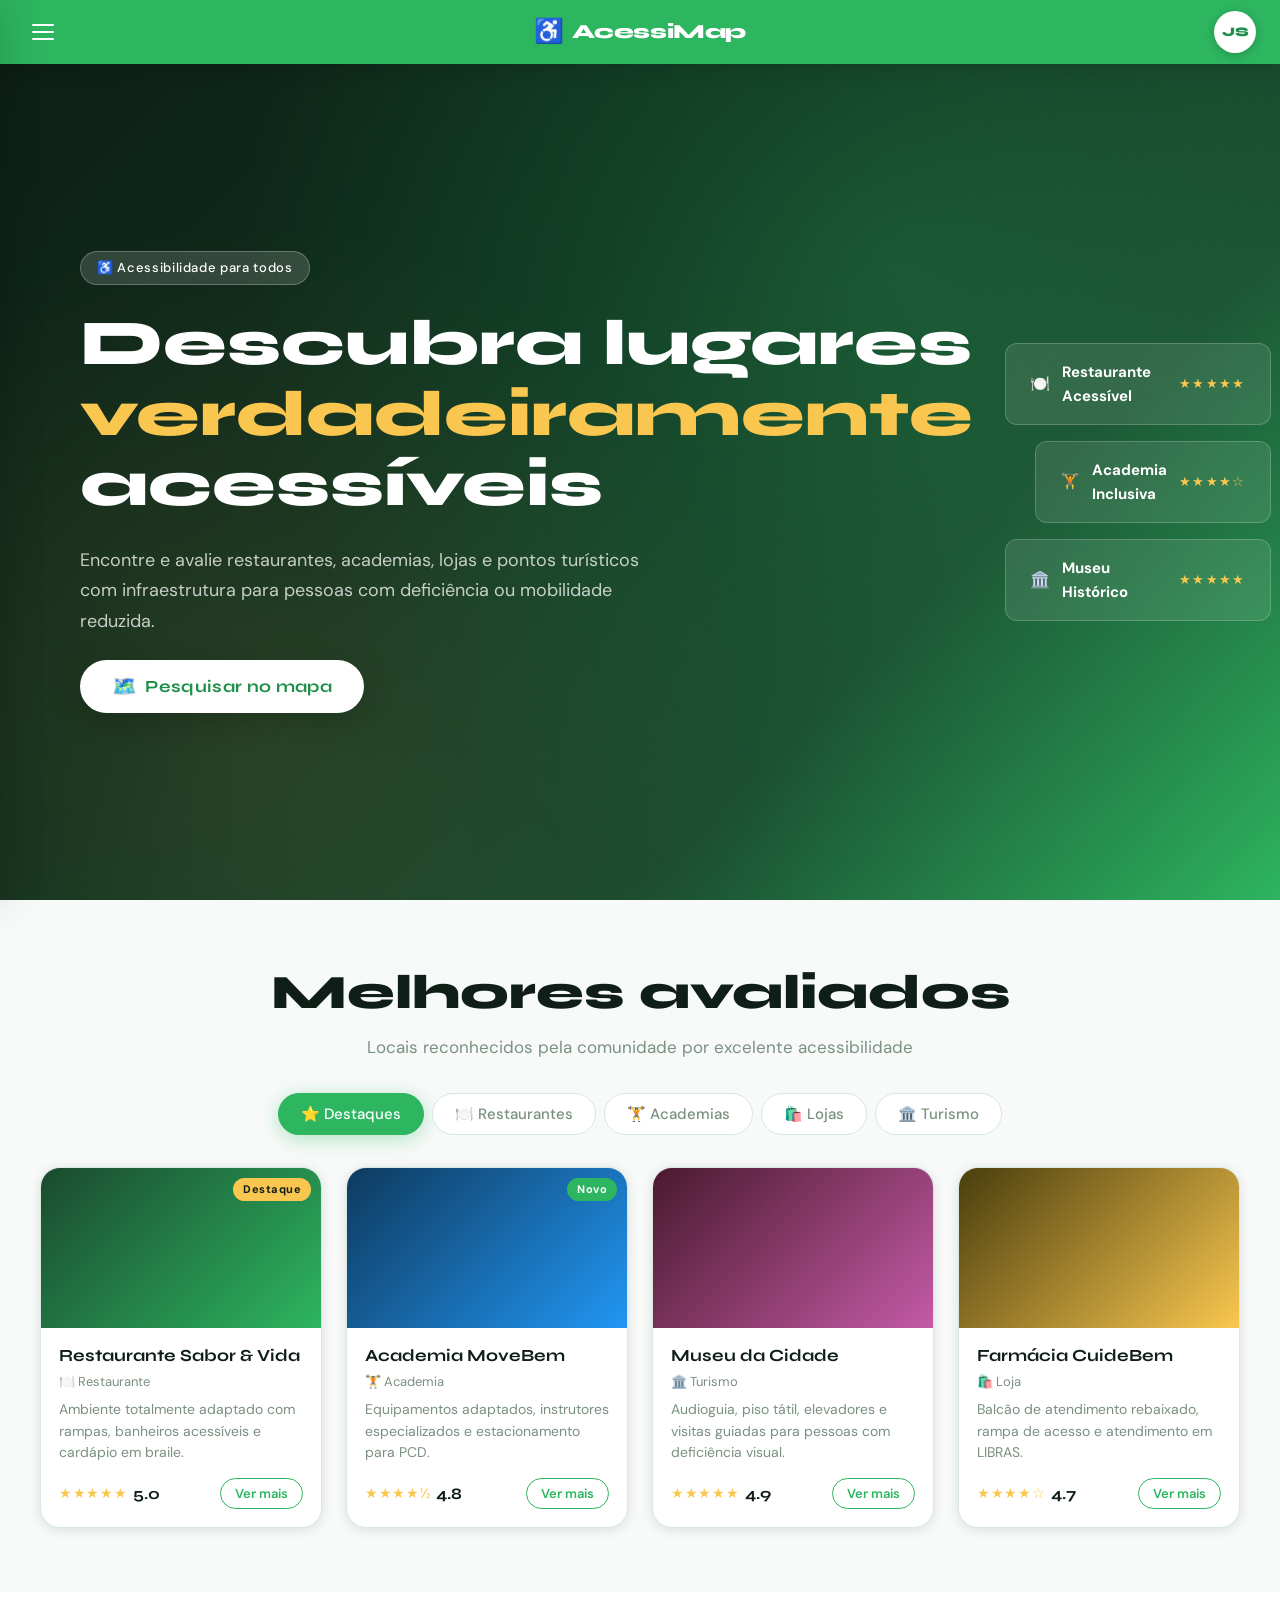
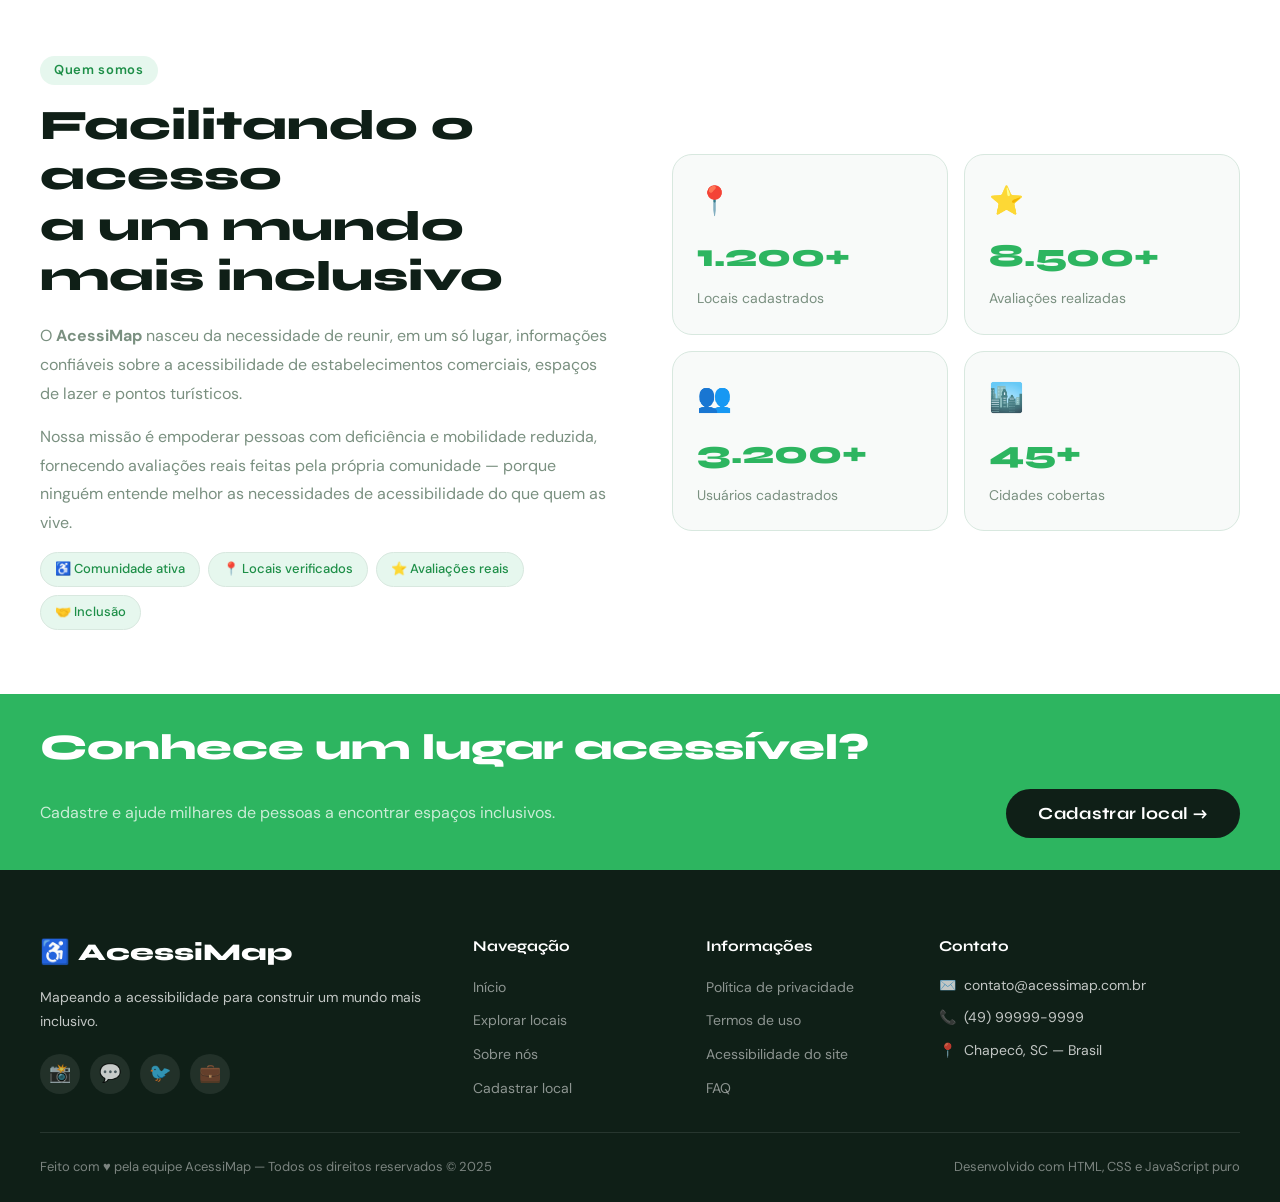
==== TesteSiteIA/index.html @ f80362f8 "adição do código de ia" ====
<!DOCTYPE html>
<html lang="pt-BR">
<head>
  <meta charset="UTF-8" />
  <meta name="viewport" content="width=device-width, initial-scale=1.0" />
  <title>AcessiMap — Encontre Lugares Acessíveis</title>

  <!-- Google Fonts: display font + body font -->
  <link rel="preconnect" href="https://fonts.googleapis.com" />
  <link rel="preconnect" href="https://fonts.gstatic.com" crossorigin />
  <link href="https://fonts.googleapis.com/css2?family=Syne:wght@400;600;700;800&family=DM+Sans:ital,wght@0,300;0,400;0,500;1,300&display=swap" rel="stylesheet" />

  <link rel="stylesheet" href="styles.css" />
</head>
<body>

  <!-- =============================================
       OVERLAY — fundo escurecido para menu/modais
       ============================================= -->
  <div class="overlay" id="overlay" aria-hidden="true"></div>

  <!-- =============================================
       SIDEBAR — menu lateral deslizante
       ============================================= -->
  <aside class="sidebar" id="sidebar" role="navigation" aria-label="Menu principal">
    <div class="sidebar__header">
      <span class="sidebar__logo">AcessiMap</span>
      <button class="sidebar__close" id="sidebarClose" aria-label="Fechar menu">&#x2715;</button>
    </div>
    <nav class="sidebar__nav">
      <a href="#hero"     class="sidebar__link" data-icon="🏠">Início</a>
      <a href="#tabs"     class="sidebar__link" data-icon="📍">Explorar</a>
      <a href="#sobre"    class="sidebar__link" data-icon="💡">Sobre nós</a>
      <a href="#contato"  class="sidebar__link" data-icon="✉️">Contato</a>
    </nav>
    <div class="sidebar__footer">
      <span>Versão 1.0 &mdash; AcessiMap</span>
    </div>
  </aside>

  <!-- =============================================
       HEADER — barra superior fixa
       ============================================= -->
  <header class="header" id="header">
    <!-- Botão hambúrguer (esquerda) -->
    <button class="header__hamburger" id="hamburgerBtn" aria-label="Abrir menu" aria-expanded="false">
      <span class="bar"></span>
      <span class="bar"></span>
      <span class="bar"></span>
    </button>

    <!-- Nome do site (centro) -->
    <a href="#" class="header__brand">
      <span class="header__brand-icon">♿</span>
      AcessiMap
    </a>

    <!-- Botão de perfil (direita) -->
    <button class="header__profile" id="profileBtn" aria-label="Abrir perfil" aria-haspopup="dialog">
      <span class="header__profile-avatar">JS</span>
    </button>
  </header>

  <!-- =============================================
       MODAL DE PERFIL
       ============================================= -->
  <div class="modal modal--profile" id="profileModal" role="dialog" aria-modal="true" aria-labelledby="profileModalTitle">
    <div class="modal__box modal__box--profile">
      <button class="modal__close" id="profileModalClose" aria-label="Fechar perfil">&#x2715;</button>
      <div class="profile__avatar-lg">JS</div>
      <h2 class="profile__name" id="profileModalTitle">João Silva</h2>
      <p class="profile__email">joao.silva@email.com</p>
      <div class="profile__stats">
        <div class="profile__stat">
          <strong>12</strong><span>Avaliações</span>
        </div>
        <div class="profile__stat">
          <strong>5</strong><span>Favoritos</span>
        </div>
        <div class="profile__stat">
          <strong>3</strong><span>Visitas</span>
        </div>
      </div>
      <button class="btn btn--outline profile__btn">Editar perfil</button>
      <button class="btn btn--ghost profile__btn">Sair</button>
    </div>
  </div>

  <!-- =============================================
       MODAL DO MAPA
       ============================================= -->
  <div class="modal modal--map" id="mapModal" role="dialog" aria-modal="true" aria-labelledby="mapModalTitle">
    <div class="modal__box modal__box--map">
      <button class="modal__close" id="mapModalClose" aria-label="Fechar mapa">&#x2715;</button>
      <h2 class="modal__title" id="mapModalTitle">Explorar no Mapa</h2>
      <p class="modal__subtitle">Encontre locais acessíveis perto de você</p>

      <!-- Placeholder visual de mapa -->
      <div class="map__placeholder">
        <div class="map__grid"></div>
        <div class="map__pin map__pin--1" title="Restaurante Acessível">📍</div>
        <div class="map__pin map__pin--2" title="Academia">📍</div>
        <div class="map__pin map__pin--3" title="Loja">📍</div>
        <div class="map__pin map__pin--4" title="Ponto turístico">📍</div>
        <div class="map__center-dot"></div>
        <span class="map__label">Mapa interativo será integrado aqui</span>
      </div>

      <div class="map__actions">
        <button class="btn btn--primary">Usar minha localização</button>
        <button class="btn btn--outline">Buscar endereço</button>
      </div>
    </div>
  </div>

  <!-- =============================================
       MAIN — conteúdo principal
       ============================================= -->
  <main>

    <!-- HERO —————————————————————————————————— -->
    <section class="hero" id="hero">
      <!-- Imagem / gradiente de fundo -->
      <div class="hero__bg" aria-hidden="true">
        <div class="hero__bg-pattern"></div>
      </div>

      <!-- Conteúdo sobre a imagem -->
      <div class="hero__content animate-on-scroll">
        <span class="hero__badge">♿ Acessibilidade para todos</span>
        <h1 class="hero__title">
          Descubra lugares<br />
          <em>verdadeiramente</em> acessíveis
        </h1>
        <p class="hero__desc">
          Encontre e avalie restaurantes, academias, lojas e pontos turísticos
          com infraestrutura para pessoas com deficiência ou mobilidade reduzida.
        </p>
        <!-- CTA que abre o modal do mapa -->
        <button class="btn btn--cta" id="mapBtn">
          <span class="btn__icon">🗺️</span>
          Pesquisar no mapa
        </button>
      </div>

      <!-- Cards flutuantes decorativos -->
      <div class="hero__floating-cards" aria-hidden="true">
        <div class="floating-card floating-card--1">
          <span>🍽️</span><strong>Restaurante Acessível</strong><span class="fc-stars">★★★★★</span>
        </div>
        <div class="floating-card floating-card--2">
          <span>🏋️</span><strong>Academia Inclusiva</strong><span class="fc-stars">★★★★☆</span>
        </div>
        <div class="floating-card floating-card--3">
          <span>🏛️</span><strong>Museu Histórico</strong><span class="fc-stars">★★★★★</span>
        </div>
      </div>
    </section>

    <!-- TABS / CARDS ——————————————————————————— -->
    <section class="tabs-section" id="tabs">
      <div class="container">
        <div class="section-header animate-on-scroll">
          <h2 class="section-title">Melhores avaliados</h2>
          <p class="section-desc">Locais reconhecidos pela comunidade por excelente acessibilidade</p>
        </div>

        <!-- Controles das abas -->
        <div class="tabs__controls" role="tablist" aria-label="Categorias de locais">
          <button class="tab-btn tab-btn--active" role="tab" aria-selected="true"  data-tab="top"          >⭐ Destaques</button>
          <button class="tab-btn"                 role="tab" aria-selected="false" data-tab="restaurantes" >🍽️ Restaurantes</button>
          <button class="tab-btn"                 role="tab" aria-selected="false" data-tab="academias"    >🏋️ Academias</button>
          <button class="tab-btn"                 role="tab" aria-selected="false" data-tab="lojas"        >🛍️ Lojas</button>
          <button class="tab-btn"                 role="tab" aria-selected="false" data-tab="turismo"      >🏛️ Turismo</button>
        </div>

        <!-- Painéis das abas -->
        <div class="tabs__panels">

          <!-- ABA: Destaques -->
          <div class="tab-panel tab-panel--active" id="tab-top" role="tabpanel">
            <div class="cards-grid">
              <!-- Card 1 -->
              <article class="card animate-on-scroll" style="--delay:.05s">
                <div class="card__img-wrap">
                  <div class="card__img card__img--1"></div>
                  <span class="card__badge">Destaque</span>
                </div>
                <div class="card__body">
                  <h3 class="card__name">Restaurante Sabor & Vida</h3>
                  <p class="card__category">🍽️ Restaurante</p>
                  <p class="card__desc">Ambiente totalmente adaptado com rampas, banheiros acessíveis e cardápio em braile.</p>
                  <div class="card__footer">
                    <div class="card__rating">
                      <span class="stars">★★★★★</span>
                      <span class="rating-num">5.0</span>
                    </div>
                    <button class="card__btn">Ver mais</button>
                  </div>
                </div>
              </article>
              <!-- Card 2 -->
              <article class="card animate-on-scroll" style="--delay:.1s">
                <div class="card__img-wrap">
                  <div class="card__img card__img--2"></div>
                  <span class="card__badge card__badge--green">Novo</span>
                </div>
                <div class="card__body">
                  <h3 class="card__name">Academia MoveBem</h3>
                  <p class="card__category">🏋️ Academia</p>
                  <p class="card__desc">Equipamentos adaptados, instrutores especializados e estacionamento para PCD.</p>
                  <div class="card__footer">
                    <div class="card__rating">
                      <span class="stars">★★★★½</span>
                      <span class="rating-num">4.8</span>
                    </div>
                    <button class="card__btn">Ver mais</button>
                  </div>
                </div>
              </article>
              <!-- Card 3 -->
              <article class="card animate-on-scroll" style="--delay:.15s">
                <div class="card__img-wrap">
                  <div class="card__img card__img--3"></div>
                </div>
                <div class="card__body">
                  <h3 class="card__name">Museu da Cidade</h3>
                  <p class="card__category">🏛️ Turismo</p>
                  <p class="card__desc">Audioguia, piso tátil, elevadores e visitas guiadas para pessoas com deficiência visual.</p>
                  <div class="card__footer">
                    <div class="card__rating">
                      <span class="stars">★★★★★</span>
                      <span class="rating-num">4.9</span>
                    </div>
                    <button class="card__btn">Ver mais</button>
                  </div>
                </div>
              </article>
              <!-- Card 4 -->
              <article class="card animate-on-scroll" style="--delay:.2s">
                <div class="card__img-wrap">
                  <div class="card__img card__img--4"></div>
                </div>
                <div class="card__body">
                  <h3 class="card__name">Farmácia CuideBem</h3>
                  <p class="card__category">🛍️ Loja</p>
                  <p class="card__desc">Balcão de atendimento rebaixado, rampa de acesso e atendimento em LIBRAS.</p>
                  <div class="card__footer">
                    <div class="card__rating">
                      <span class="stars">★★★★☆</span>
                      <span class="rating-num">4.7</span>
                    </div>
                    <button class="card__btn">Ver mais</button>
                  </div>
                </div>
              </article>
            </div>
          </div>

          <!-- ABA: Restaurantes -->
          <div class="tab-panel" id="tab-restaurantes" role="tabpanel">
            <div class="cards-grid">
              <article class="card animate-on-scroll" style="--delay:.05s">
                <div class="card__img-wrap"><div class="card__img card__img--r1"></div></div>
                <div class="card__body">
                  <h3 class="card__name">Cantina da Praça</h3>
                  <p class="card__category">🍝 Italiano</p>
                  <p class="card__desc">Mesa reservada para cadeirantes, piso nivelado e estacionamento preferencial.</p>
                  <div class="card__footer">
                    <div class="card__rating"><span class="stars">★★★★★</span><span class="rating-num">4.9</span></div>
                    <button class="card__btn">Ver mais</button>
                  </div>
                </div>
              </article>
              <article class="card animate-on-scroll" style="--delay:.1s">
                <div class="card__img-wrap"><div class="card__img card__img--r2"></div></div>
                <div class="card__body">
                  <h3 class="card__name">Brasa & Sabor</h3>
                  <p class="card__category">🥩 Churrascaria</p>
                  <p class="card__desc">Rodízio com circulação ampla para cadeiras de rodas e banheiro adaptado.</p>
                  <div class="card__footer">
                    <div class="card__rating"><span class="stars">★★★★☆</span><span class="rating-num">4.6</span></div>
                    <button class="card__btn">Ver mais</button>
                  </div>
                </div>
              </article>
              <article class="card animate-on-scroll" style="--delay:.15s">
                <div class="card__img-wrap"><div class="card__img card__img--r3"></div></div>
                <div class="card__body">
                  <h3 class="card__name">Café Inclusão</h3>
                  <p class="card__category">☕ Café</p>
                  <p class="card__desc">Funcionários treinados em LIBRAS e cardápio em formato acessível digital.</p>
                  <div class="card__footer">
                    <div class="card__rating"><span class="stars">★★★★★</span><span class="rating-num">5.0</span></div>
                    <button class="card__btn">Ver mais</button>
                  </div>
                </div>
              </article>
              <article class="card animate-on-scroll" style="--delay:.2s">
                <div class="card__img-wrap"><div class="card__img card__img--r4"></div></div>
                <div class="card__body">
                  <h3 class="card__name">Sushi Zen</h3>
                  <p class="card__category">🍣 Japonês</p>
                  <p class="card__desc">Ambiente amplo, entrada sem degraus e banheiro com barras de apoio.</p>
                  <div class="card__footer">
                    <div class="card__rating"><span class="stars">★★★★☆</span><span class="rating-num">4.5</span></div>
                    <button class="card__btn">Ver mais</button>
                  </div>
                </div>
              </article>
            </div>
          </div>

          <!-- ABA: Academias -->
          <div class="tab-panel" id="tab-academias" role="tabpanel">
            <div class="cards-grid">
              <article class="card animate-on-scroll" style="--delay:.05s">
                <div class="card__img-wrap"><div class="card__img card__img--a1"></div></div>
                <div class="card__body">
                  <h3 class="card__name">FitAcess</h3>
                  <p class="card__category">💪 Musculação</p>
                  <p class="card__desc">Aparelhos adaptados para cadeirantes e portadores de deficiência motora.</p>
                  <div class="card__footer">
                    <div class="card__rating"><span class="stars">★★★★★</span><span class="rating-num">4.9</span></div>
                    <button class="card__btn">Ver mais</button>
                  </div>
                </div>
              </article>
              <article class="card animate-on-scroll" style="--delay:.1s">
                <div class="card__img-wrap"><div class="card__img card__img--a2"></div></div>
                <div class="card__body">
                  <h3 class="card__name">Natação para Todos</h3>
                  <p class="card__category">🏊 Natação</p>
                  <p class="card__desc">Elevador de piscina, instrutores capacitados e vestiários adaptados.</p>
                  <div class="card__footer">
                    <div class="card__rating"><span class="stars">★★★★★</span><span class="rating-num">5.0</span></div>
                    <button class="card__btn">Ver mais</button>
                  </div>
                </div>
              </article>
              <article class="card animate-on-scroll" style="--delay:.15s">
                <div class="card__img-wrap"><div class="card__img card__img--a3"></div></div>
                <div class="card__body">
                  <h3 class="card__name">Yoga Livre</h3>
                  <p class="card__category">🧘 Yoga</p>
                  <p class="card__desc">Aulas inclusivas com adaptações para diferentes tipos de deficiência.</p>
                  <div class="card__footer">
                    <div class="card__rating"><span class="stars">★★★★☆</span><span class="rating-num">4.7</span></div>
                    <button class="card__btn">Ver mais</button>
                  </div>
                </div>
              </article>
              <article class="card animate-on-scroll" style="--delay:.2s">
                <div class="card__img-wrap"><div class="card__img card__img--a4"></div></div>
                <div class="card__body">
                  <h3 class="card__name">CrossFit Acessível</h3>
                  <p class="card__category">🏋️ Crossfit</p>
                  <p class="card__desc">Box adaptado com piso antiderrapante e equipamentos com altura regulável.</p>
                  <div class="card__footer">
                    <div class="card__rating"><span class="stars">★★★★☆</span><span class="rating-num">4.6</span></div>
                    <button class="card__btn">Ver mais</button>
                  </div>
                </div>
              </article>
            </div>
          </div>

          <!-- ABA: Lojas -->
          <div class="tab-panel" id="tab-lojas" role="tabpanel">
            <div class="cards-grid">
              <article class="card animate-on-scroll" style="--delay:.05s">
                <div class="card__img-wrap"><div class="card__img card__img--l1"></div></div>
                <div class="card__body">
                  <h3 class="card__name">Moda Inclusiva</h3>
                  <p class="card__category">👗 Vestuário</p>
                  <p class="card__desc">Provadores espaçosos, provador adaptado e atendimento personalizado.</p>
                  <div class="card__footer">
                    <div class="card__rating"><span class="stars">★★★★★</span><span class="rating-num">4.8</span></div>
                    <button class="card__btn">Ver mais</button>
                  </div>
                </div>
              </article>
              <article class="card animate-on-scroll" style="--delay:.1s">
                <div class="card__img-wrap"><div class="card__img card__img--l2"></div></div>
                <div class="card__body">
                  <h3 class="card__name">Supermercado BemViver</h3>
                  <p class="card__category">🛒 Supermercado</p>
                  <p class="card__desc">Corredores amplos, caixas preferencias e carrinhos adaptados.</p>
                  <div class="card__footer">
                    <div class="card__rating"><span class="stars">★★★★☆</span><span class="rating-num">4.5</span></div>
                    <button class="card__btn">Ver mais</button>
                  </div>
                </div>
              </article>
              <article class="card animate-on-scroll" style="--delay:.15s">
                <div class="card__img-wrap"><div class="card__img card__img--l3"></div></div>
                <div class="card__body">
                  <h3 class="card__name">Livraria Universo</h3>
                  <p class="card__category">📚 Livraria</p>
                  <p class="card__desc">Audiolivros, livros em braille e espaço de leitura adaptado.</p>
                  <div class="card__footer">
                    <div class="card__rating"><span class="stars">★★★★★</span><span class="rating-num">5.0</span></div>
                    <button class="card__btn">Ver mais</button>
                  </div>
                </div>
              </article>
              <article class="card animate-on-scroll" style="--delay:.2s">
                <div class="card__img-wrap"><div class="card__img card__img--l4"></div></div>
                <div class="card__body">
                  <h3 class="card__name">Farmácia Saúde Total</h3>
                  <p class="card__category">💊 Farmácia</p>
                  <p class="card__desc">Balcão rebaixado, rampas e atendimento especializado para idosos e PCD.</p>
                  <div class="card__footer">
                    <div class="card__rating"><span class="stars">★★★★☆</span><span class="rating-num">4.7</span></div>
                    <button class="card__btn">Ver mais</button>
                  </div>
                </div>
              </article>
            </div>
          </div>

          <!-- ABA: Turismo -->
          <div class="tab-panel" id="tab-turismo" role="tabpanel">
            <div class="cards-grid">
              <article class="card animate-on-scroll" style="--delay:.05s">
                <div class="card__img-wrap"><div class="card__img card__img--t1"></div></div>
                <div class="card__body">
                  <h3 class="card__name">Parque Municipal</h3>
                  <p class="card__category">🌳 Parque</p>
                  <p class="card__desc">Trilhas pavimentadas, banheiros adaptados e áreas de descanso acessíveis.</p>
                  <div class="card__footer">
                    <div class="card__rating"><span class="stars">★★★★★</span><span class="rating-num">4.9</span></div>
                    <button class="card__btn">Ver mais</button>
                  </div>
                </div>
              </article>
              <article class="card animate-on-scroll" style="--delay:.1s">
                <div class="card__img-wrap"><div class="card__img card__img--t2"></div></div>
                <div class="card__body">
                  <h3 class="card__name">Teatro Municipal</h3>
                  <p class="card__category">🎭 Teatro</p>
                  <p class="card__desc">Espetáculos com audiodescrição, intérprete de LIBRAS e lugares reservados.</p>
                  <div class="card__footer">
                    <div class="card__rating"><span class="stars">★★★★★</span><span class="rating-num">5.0</span></div>
                    <button class="card__btn">Ver mais</button>
                  </div>
                </div>
              </article>
              <article class="card animate-on-scroll" style="--delay:.15s">
                <div class="card__img-wrap"><div class="card__img card__img--t3"></div></div>
                <div class="card__body">
                  <h3 class="card__name">Centro Cultural</h3>
                  <p class="card__category">🎨 Cultura</p>
                  <p class="card__desc">Exposições táteis, piso guia e elevadores para todos os andares.</p>
                  <div class="card__footer">
                    <div class="card__rating"><span class="stars">★★★★☆</span><span class="rating-num">4.6</span></div>
                    <button class="card__btn">Ver mais</button>
                  </div>
                </div>
              </article>
              <article class="card animate-on-scroll" style="--delay:.2s">
                <div class="card__img-wrap"><div class="card__img card__img--t4"></div></div>
                <div class="card__body">
                  <h3 class="card__name">Zoo Botânico</h3>
                  <p class="card__category">🦁 Zoológico</p>
                  <p class="card__desc">Percurso acessível completo com sinalização tátil e visual em todo o parque.</p>
                  <div class="card__footer">
                    <div class="card__rating"><span class="stars">★★★★☆</span><span class="rating-num">4.8</span></div>
                    <button class="card__btn">Ver mais</button>
                  </div>
                </div>
              </article>
            </div>
          </div>

        </div><!-- /tabs__panels -->
      </div><!-- /container -->
    </section>

    <!-- SOBRE NÓS ————————————————————————————— -->
    <section class="sobre" id="sobre">
      <div class="container">
        <div class="sobre__inner">
          <!-- Coluna de texto -->
          <div class="sobre__text animate-on-scroll">
            <span class="sobre__eyebrow">Quem somos</span>
            <h2 class="sobre__title">Facilitando o acesso<br/>a um mundo mais inclusivo</h2>
            <p class="sobre__desc">
              O <strong>AcessiMap</strong> nasceu da necessidade de reunir, em um só lugar,
              informações confiáveis sobre a acessibilidade de estabelecimentos comerciais,
              espaços de lazer e pontos turísticos.
            </p>
            <p class="sobre__desc">
              Nossa missão é empoderar pessoas com deficiência e mobilidade reduzida,
              fornecendo avaliações reais feitas pela própria comunidade — porque ninguém
              entende melhor as necessidades de acessibilidade do que quem as vive.
            </p>
            <div class="sobre__pills">
              <span class="pill">♿ Comunidade ativa</span>
              <span class="pill">📍 Locais verificados</span>
              <span class="pill">⭐ Avaliações reais</span>
              <span class="pill">🤝 Inclusão</span>
            </div>
          </div>
          <!-- Coluna de stats/ícones -->
          <div class="sobre__stats animate-on-scroll" style="--delay:.15s">
            <div class="stat-card">
              <span class="stat-card__icon">📍</span>
              <strong class="stat-card__num">1.200+</strong>
              <span class="stat-card__label">Locais cadastrados</span>
            </div>
            <div class="stat-card">
              <span class="stat-card__icon">⭐</span>
              <strong class="stat-card__num">8.500+</strong>
              <span class="stat-card__label">Avaliações realizadas</span>
            </div>
            <div class="stat-card">
              <span class="stat-card__icon">👥</span>
              <strong class="stat-card__num">3.200+</strong>
              <span class="stat-card__label">Usuários cadastrados</span>
            </div>
            <div class="stat-card">
              <span class="stat-card__icon">🏙️</span>
              <strong class="stat-card__num">45+</strong>
              <span class="stat-card__label">Cidades cobertas</span>
            </div>
          </div>
        </div>
      </div>
    </section>

    <!-- CALL TO ACTION —————————————————————— -->
    <section class="cta-banner animate-on-scroll">
      <div class="container">
        <div class="cta-banner__inner">
          <h2 class="cta-banner__title">Conhece um lugar acessível?</h2>
          <p class="cta-banner__desc">Cadastre e ajude milhares de pessoas a encontrar espaços inclusivos.</p>
          <button class="btn btn--cta-white">Cadastrar local &#x2192;</button>
        </div>
      </div>
    </section>

  </main>

  <!-- =============================================
       FOOTER
       ============================================= -->
  <footer class="footer" id="contato">
    <div class="container">
      <div class="footer__grid">
        <!-- Col 1: Brand -->
        <div class="footer__col footer__col--brand">
          <div class="footer__logo">
            <span>♿</span> AcessiMap
          </div>
          <p class="footer__tagline">
            Mapeando a acessibilidade para construir um mundo mais inclusivo.
          </p>
          <div class="footer__social">
            <a href="#" class="social-btn" aria-label="Instagram">📸</a>
            <a href="#" class="social-btn" aria-label="Facebook">💬</a>
            <a href="#" class="social-btn" aria-label="Twitter">🐦</a>
            <a href="#" class="social-btn" aria-label="LinkedIn">💼</a>
          </div>
        </div>

        <!-- Col 2: Links -->
        <div class="footer__col">
          <h4 class="footer__col-title">Navegação</h4>
          <ul class="footer__links">
            <li><a href="#hero">Início</a></li>
            <li><a href="#tabs">Explorar locais</a></li>
            <li><a href="#sobre">Sobre nós</a></li>
            <li><a href="#">Cadastrar local</a></li>
          </ul>
        </div>

        <!-- Col 3: Info -->
        <div class="footer__col">
          <h4 class="footer__col-title">Informações</h4>
          <ul class="footer__links">
            <li><a href="#">Política de privacidade</a></li>
            <li><a href="#">Termos de uso</a></li>
            <li><a href="#">Acessibilidade do site</a></li>
            <li><a href="#">FAQ</a></li>
          </ul>
        </div>

        <!-- Col 4: Contato -->
        <div class="footer__col">
          <h4 class="footer__col-title">Contato</h4>
          <ul class="footer__contact">
            <li><span>✉️</span> contato@acessimap.com.br</li>
            <li><span>📞</span> (49) 99999-9999</li>
            <li><span>📍</span> Chapecó, SC — Brasil</li>
          </ul>
        </div>
      </div>

      <!-- Rodapé inferior -->
      <div class="footer__bottom">
        <p>Feito com ♥ pela equipe AcessiMap &mdash; Todos os direitos reservados &copy; 2025</p>
        <p class="footer__tech">Desenvolvido com HTML, CSS e JavaScript puro</p>
      </div>
    </div>
  </footer>

  <script src="script.js"></script>
</body>
</html>
---- TesteSiteIA/styles.css ----
/* ==============================================
   AcessiMap — styles.css
   Design: Refined Modern / Accessibility-focused
   Paleta: Verde vibrante + Branco + Cinza escuro
   Fontes: Syne (display) + DM Sans (corpo)
   ============================================== */

/* ─────────────────────────────────────────────
   1. CUSTOM PROPERTIES (Design Tokens)
───────────────────────────────────────────── */
:root {
  /* Cores principais */
  --color-primary:       #2db560;   /* verde principal */
  --color-primary-dark:  #1e8f48;   /* verde escuro hover */
  --color-primary-light: #e6f7ee;   /* verde suave background */
  --color-accent:        #f9c74f;   /* amarelo estrela */

  /* Neutros */
  --color-bg:       #f8faf9;
  --color-surface:  #ffffff;
  --color-dark:     #0f1f17;
  --color-mid:      #3a4a40;
  --color-muted:    #7a9080;
  --color-border:   #d8e8df;
  --color-shadow:   rgba(15, 31, 23, .12);

  /* Tipografia */
  --font-display: 'Syne',    sans-serif;
  --font-body:    'DM Sans', sans-serif;

  /* Espaçamentos */
  --space-xs:  .4rem;
  --space-sm:  .8rem;
  --space-md:  1.6rem;
  --space-lg:  3.2rem;
  --space-xl:  6.4rem;

  /* Bordas */
  --radius-sm:  .6rem;
  --radius-md:  1.2rem;
  --radius-lg:  2rem;
  --radius-pill: 99px;

  /* Animações */
  --ease-out:  cubic-bezier(.16, 1, .3, 1);
  --ease-in:   cubic-bezier(.4, 0, 1, 1);

  /* Header */
  --header-h: 64px;
}

/* ─────────────────────────────────────────────
   2. RESET & BASE
───────────────────────────────────────────── */
*, *::before, *::after { box-sizing: border-box; margin: 0; padding: 0; }

html {
  font-size: 62.5%;          /* 1rem = 10px */
  scroll-behavior: smooth;
}

body {
  font-family: var(--font-body);
  font-size: 1.6rem;
  line-height: 1.6;
  color: var(--color-mid);
  background: var(--color-bg);
  overflow-x: hidden;
}

img { display: block; max-width: 100%; }
a   { color: inherit; text-decoration: none; }
button { cursor: pointer; font-family: inherit; border: none; background: none; }
ul { list-style: none; }

/* Container centralizado */
.container {
  width: min(1200px, 100% - 4rem);
  margin-inline: auto;
}

/* ─────────────────────────────────────────────
   3. TIPOGRAFIA
───────────────────────────────────────────── */
h1, h2, h3 { font-family: var(--font-display); line-height: 1.2; color: var(--color-dark); }

/* ─────────────────────────────────────────────
   4. BOTÕES UTILITÁRIOS
───────────────────────────────────────────── */
.btn {
  display: inline-flex;
  align-items: center;
  gap: .8rem;
  padding: 1.2rem 2.4rem;
  border-radius: var(--radius-pill);
  font-size: 1.5rem;
  font-weight: 500;
  letter-spacing: .02em;
  transition: transform .2s var(--ease-out), box-shadow .2s, background .2s, color .2s;
}
.btn:hover  { transform: translateY(-2px); }
.btn:active { transform: translateY(0); }

/* Primário */
.btn--primary {
  background: var(--color-primary);
  color: #fff;
  box-shadow: 0 4px 20px rgba(45, 181, 96, .35);
}
.btn--primary:hover { background: var(--color-primary-dark); box-shadow: 0 6px 28px rgba(45, 181, 96, .45); }

/* Contorno */
.btn--outline {
  background: transparent;
  color: var(--color-primary);
  border: 2px solid var(--color-primary);
}
.btn--outline:hover { background: var(--color-primary-light); }

/* Ghost */
.btn--ghost {
  background: transparent;
  color: var(--color-muted);
}
.btn--ghost:hover { color: var(--color-mid); background: var(--color-primary-light); }

/* CTA hero */
.btn--cta {
  background: #fff;
  color: var(--color-primary-dark);
  font-size: 1.7rem;
  font-weight: 700;
  padding: 1.4rem 3.2rem;
  box-shadow: 0 8px 32px rgba(0,0,0,.18);
  font-family: var(--font-display);
}
.btn--cta:hover {
  background: var(--color-primary);
  color: #fff;
  box-shadow: 0 12px 40px rgba(45,181,96,.5);
  transform: translateY(-3px) scale(1.02);
}
.btn__icon { font-size: 2rem; }

/* CTA banner branco invertido */
.btn--cta-white {
  background: var(--color-dark);
  color: #fff;
  font-family: var(--font-display);
  font-size: 1.7rem;
  font-weight: 700;
  padding: 1.4rem 3.2rem;
  border-radius: var(--radius-pill);
  transition: background .2s, transform .2s var(--ease-out);
}
.btn--cta-white:hover { background: var(--color-primary-dark); transform: translateY(-2px); }

/* ─────────────────────────────────────────────
   5. OVERLAY
───────────────────────────────────────────── */
.overlay {
  position: fixed; inset: 0;
  background: rgba(0,0,0,.5);
  backdrop-filter: blur(4px);
  z-index: 200;
  opacity: 0;
  pointer-events: none;
  transition: opacity .35s;
}
.overlay.is-active {
  opacity: 1;
  pointer-events: all;
}

/* ─────────────────────────────────────────────
   6. SIDEBAR
───────────────────────────────────────────── */
.sidebar {
  position: fixed;
  top: 0; left: 0;
  width: min(320px, 85vw);
  height: 100%;
  background: var(--color-surface);
  z-index: 300;
  display: flex;
  flex-direction: column;
  box-shadow: 4px 0 40px rgba(0,0,0,.15);
  transform: translateX(-100%);
  transition: transform .4s var(--ease-out);
}
.sidebar.is-open { transform: translateX(0); }

.sidebar__header {
  display: flex;
  align-items: center;
  justify-content: space-between;
  padding: 2rem 2.4rem;
  border-bottom: 1px solid var(--color-border);
  background: var(--color-primary);
  color: #fff;
}
.sidebar__logo {
  font-family: var(--font-display);
  font-size: 2rem;
  font-weight: 800;
}
.sidebar__close {
  font-size: 2rem;
  color: #fff;
  opacity: .8;
  transition: opacity .2s, transform .2s;
}
.sidebar__close:hover { opacity: 1; transform: rotate(90deg); }

.sidebar__nav {
  flex: 1;
  padding: 2.4rem 1.6rem;
  display: flex;
  flex-direction: column;
  gap: .4rem;
}
.sidebar__link {
  display: flex;
  align-items: center;
  gap: 1.2rem;
  padding: 1.2rem 1.6rem;
  border-radius: var(--radius-md);
  font-size: 1.7rem;
  font-weight: 500;
  color: var(--color-mid);
  transition: background .2s, color .2s, transform .2s;
}
.sidebar__link::before { content: attr(data-icon); font-size: 1.8rem; }
.sidebar__link:hover {
  background: var(--color-primary-light);
  color: var(--color-primary-dark);
  transform: translateX(4px);
}

.sidebar__footer {
  padding: 2rem 2.4rem;
  border-top: 1px solid var(--color-border);
  font-size: 1.2rem;
  color: var(--color-muted);
}

/* ─────────────────────────────────────────────
   7. HEADER
───────────────────────────────────────────── */
.header {
  position: fixed;
  top: 0; left: 0; right: 0;
  height: var(--header-h);
  background: var(--color-primary);
  display: flex;
  align-items: center;
  justify-content: space-between;
  padding: 0 2.4rem;
  z-index: 100;
  box-shadow: 0 2px 20px rgba(0,0,0,.15);
  transition: box-shadow .3s;
}
.header.scrolled { box-shadow: 0 4px 30px rgba(0,0,0,.2); }

/* Hambúrguer */
.header__hamburger {
  display: flex;
  flex-direction: column;
  gap: 5px;
  padding: 8px;
  border-radius: var(--radius-sm);
  transition: background .2s;
}
.header__hamburger:hover { background: rgba(255,255,255,.15); }
.bar {
  display: block;
  width: 22px; height: 2px;
  background: #fff;
  border-radius: 99px;
  transition: transform .35s var(--ease-out), opacity .35s;
}
/* Animação X ao abrir */
.header__hamburger.is-active .bar:nth-child(1) { transform: translateY(7px) rotate(45deg); }
.header__hamburger.is-active .bar:nth-child(2) { opacity: 0; transform: scaleX(0); }
.header__hamburger.is-active .bar:nth-child(3) { transform: translateY(-7px) rotate(-45deg); }

/* Brand */
.header__brand {
  font-family: var(--font-display);
  font-size: 2rem;
  font-weight: 800;
  color: #fff;
  letter-spacing: -.02em;
  display: flex;
  align-items: center;
  gap: .8rem;
  position: absolute;
  left: 50%;
  transform: translateX(-50%);
}
.header__brand-icon { font-size: 2.4rem; }

/* Avatar perfil */
.header__profile {
  width: 42px; height: 42px;
  border-radius: 50%;
  background: #fff;
  color: var(--color-primary-dark);
  font-family: var(--font-display);
  font-size: 1.3rem;
  font-weight: 800;
  display: flex;
  align-items: center;
  justify-content: center;
  box-shadow: 0 2px 10px rgba(0,0,0,.2);
  transition: transform .2s, box-shadow .2s;
}
.header__profile:hover { transform: scale(1.08); box-shadow: 0 4px 20px rgba(0,0,0,.3); }

/* ─────────────────────────────────────────────
   8. MODAIS
───────────────────────────────────────────── */
.modal {
  position: fixed; inset: 0;
  z-index: 400;
  display: flex;
  align-items: center;
  justify-content: center;
  padding: 2rem;
  pointer-events: none;
  opacity: 0;
  transition: opacity .3s;
}
.modal.is-open {
  opacity: 1;
  pointer-events: all;
}

.modal__box {
  background: var(--color-surface);
  border-radius: var(--radius-lg);
  padding: 4rem;
  position: relative;
  box-shadow: 0 24px 80px rgba(0,0,0,.2);
  transform: translateY(24px) scale(.97);
  transition: transform .4s var(--ease-out);
  width: 100%;
}
.modal.is-open .modal__box { transform: translateY(0) scale(1); }

/* Modal perfil */
.modal__box--profile {
  max-width: 380px;
  text-align: center;
}
.profile__avatar-lg {
  width: 88px; height: 88px;
  border-radius: 50%;
  background: var(--color-primary);
  color: #fff;
  font-family: var(--font-display);
  font-size: 3rem;
  font-weight: 800;
  display: flex;
  align-items: center;
  justify-content: center;
  margin: 0 auto 1.6rem;
  box-shadow: 0 6px 24px rgba(45,181,96,.4);
}
.profile__name {
  font-size: 2.4rem;
  margin-bottom: .4rem;
}
.profile__email { font-size: 1.4rem; color: var(--color-muted); margin-bottom: 2.4rem; }
.profile__stats {
  display: flex;
  gap: 1.6rem;
  justify-content: center;
  margin-bottom: 2.8rem;
}
.profile__stat {
  display: flex;
  flex-direction: column;
  align-items: center;
  gap: .2rem;
  background: var(--color-primary-light);
  padding: 1.2rem 2rem;
  border-radius: var(--radius-md);
  flex: 1;
}
.profile__stat strong { font-family: var(--font-display); font-size: 2rem; color: var(--color-primary-dark); }
.profile__stat span   { font-size: 1.2rem; color: var(--color-muted); }
.profile__btn { width: 100%; justify-content: center; margin-top: .8rem; }

/* Modal mapa */
.modal__box--map { max-width: 700px; }
.modal__title {
  font-size: 2.8rem;
  margin-bottom: .4rem;
}
.modal__subtitle { color: var(--color-muted); margin-bottom: 2.4rem; font-size: 1.5rem; }

/* Placeholder do mapa */
.map__placeholder {
  position: relative;
  width: 100%;
  height: 320px;
  background: #e8f4ee;
  border-radius: var(--radius-md);
  overflow: hidden;
  margin-bottom: 2.4rem;
  border: 2px solid var(--color-border);
}
.map__grid {
  position: absolute; inset: 0;
  background-image:
    linear-gradient(var(--color-border) 1px, transparent 1px),
    linear-gradient(90deg, var(--color-border) 1px, transparent 1px);
  background-size: 40px 40px;
}
/* Pins animados */
.map__pin {
  position: absolute;
  font-size: 2.8rem;
  animation: pinBounce 2s ease-in-out infinite;
  filter: drop-shadow(0 4px 8px rgba(0,0,0,.2));
}
.map__pin--1 { top: 20%; left: 25%; animation-delay: 0s; }
.map__pin--2 { top: 50%; left: 60%; animation-delay: .4s; }
.map__pin--3 { top: 30%; left: 75%; animation-delay: .8s; }
.map__pin--4 { top: 65%; left: 35%; animation-delay: 1.2s; }
@keyframes pinBounce {
  0%,100% { transform: translateY(0); }
  50%      { transform: translateY(-8px); }
}
.map__center-dot {
  position: absolute;
  top: 50%; left: 50%;
  transform: translate(-50%, -50%);
  width: 16px; height: 16px;
  background: var(--color-primary);
  border-radius: 50%;
  border: 3px solid #fff;
  box-shadow: 0 0 0 6px rgba(45,181,96,.25);
  animation: pulse 2s ease-in-out infinite;
}
@keyframes pulse {
  0%,100% { box-shadow: 0 0 0 6px rgba(45,181,96,.25); }
  50%      { box-shadow: 0 0 0 14px rgba(45,181,96,.05); }
}
.map__label {
  position: absolute;
  bottom: 1.2rem; left: 50%;
  transform: translateX(-50%);
  background: rgba(255,255,255,.9);
  padding: .6rem 1.4rem;
  border-radius: var(--radius-pill);
  font-size: 1.2rem;
  color: var(--color-muted);
  white-space: nowrap;
  backdrop-filter: blur(4px);
}
.map__actions { display: flex; gap: 1.2rem; flex-wrap: wrap; }

/* Botão fechar modal */
.modal__close {
  position: absolute;
  top: 2rem; right: 2rem;
  width: 36px; height: 36px;
  border-radius: 50%;
  background: var(--color-primary-light);
  color: var(--color-mid);
  font-size: 1.6rem;
  display: flex;
  align-items: center;
  justify-content: center;
  transition: background .2s, transform .2s;
}
.modal__close:hover { background: var(--color-border); transform: rotate(90deg); }

/* ─────────────────────────────────────────────
   9. HERO
───────────────────────────────────────────── */
.hero {
  min-height: 100vh;
  padding-top: var(--header-h);
  position: relative;
  display: grid;
  grid-template-columns: 1fr 1fr;
  align-items: center;
  gap: var(--space-lg);
  padding-inline: min(8vw, 8rem);
  overflow: hidden;
}

/* Gradiente de fundo */
.hero__bg {
  position: absolute; inset: 0;
  background: linear-gradient(135deg,
    #0d1f15 0%,
    #0f2e1e 40%,
    #1a4a2e 70%,
    #2db560 100%);
  z-index: 0;
}
.hero__bg-pattern {
  position: absolute; inset: 0;
  background-image: radial-gradient(circle at 70% 30%, rgba(45,181,96,.25) 0%, transparent 60%),
                    radial-gradient(circle at 20% 80%, rgba(249,199,79,.1) 0%, transparent 40%);
  background-size: 100% 100%;
}

/* Conteúdo */
.hero__content {
  position: relative;
  z-index: 1;
  display: flex;
  flex-direction: column;
  align-items: flex-start;
  gap: 2.4rem;
  padding-block: var(--space-xl);
}
.hero__badge {
  background: rgba(255,255,255,.15);
  backdrop-filter: blur(8px);
  border: 1px solid rgba(255,255,255,.25);
  color: #fff;
  padding: .6rem 1.6rem;
  border-radius: var(--radius-pill);
  font-size: 1.3rem;
  font-weight: 500;
  letter-spacing: .05em;
}
.hero__title {
  font-family: var(--font-display);
  font-size: clamp(3.6rem, 5vw, 6.4rem);
  font-weight: 800;
  color: #fff;
  line-height: 1.1;
}
.hero__title em {
  font-style: normal;
  color: var(--color-accent);
}
.hero__desc {
  color: rgba(255,255,255,.75);
  font-size: 1.8rem;
  max-width: 50ch;
  line-height: 1.7;
}

/* Cards flutuantes decorativos */
.hero__floating-cards {
  position: relative;
  z-index: 1;
  display: flex;
  flex-direction: column;
  gap: 1.6rem;
  padding-block: var(--space-xl);
}
.floating-card {
  background: rgba(255,255,255,.1);
  backdrop-filter: blur(16px);
  border: 1px solid rgba(255,255,255,.2);
  border-radius: var(--radius-md);
  padding: 1.6rem 2.4rem;
  display: flex;
  align-items: center;
  gap: 1.2rem;
  color: #fff;
  animation: floatUp 6s ease-in-out infinite;
}
.floating-card:nth-child(2) { animation-delay: 2s; margin-left: 3rem; }
.floating-card:nth-child(3) { animation-delay: 4s; }
@keyframes floatUp {
  0%,100% { transform: translateY(0); }
  50%      { transform: translateY(-10px); }
}
.floating-card strong { font-size: 1.5rem; flex: 1; }
.fc-stars { color: var(--color-accent); font-size: 1.3rem; letter-spacing: .1em; }

/* ─────────────────────────────────────────────
   10. SECTION HEADER GENÉRICO
───────────────────────────────────────────── */
.section-header {
  text-align: center;
  margin-bottom: var(--space-lg);
}
.section-title {
  font-size: clamp(3rem, 4vw, 4.8rem);
  font-weight: 800;
  margin-bottom: 1.2rem;
}
.section-desc {
  font-size: 1.7rem;
  color: var(--color-muted);
  max-width: 55ch;
  margin-inline: auto;
}

/* ─────────────────────────────────────────────
   11. TABS
───────────────────────────────────────────── */
.tabs-section {
  padding-block: var(--space-xl);
}

/* Controles */
.tabs__controls {
  display: flex;
  gap: .8rem;
  flex-wrap: wrap;
  justify-content: center;
  margin-bottom: var(--space-lg);
}
.tab-btn {
  padding: 1rem 2.2rem;
  border-radius: var(--radius-pill);
  font-size: 1.5rem;
  font-weight: 500;
  color: var(--color-muted);
  background: var(--color-surface);
  border: 1.5px solid var(--color-border);
  transition: all .25s var(--ease-out);
}
.tab-btn:hover {
  border-color: var(--color-primary);
  color: var(--color-primary);
  background: var(--color-primary-light);
}
.tab-btn--active {
  background: var(--color-primary);
  color: #fff;
  border-color: var(--color-primary);
  box-shadow: 0 4px 20px rgba(45,181,96,.35);
}

/* Painéis */
.tab-panel {
  display: none;
  animation: fadeSlideIn .4s var(--ease-out);
}
.tab-panel--active { display: block; }
@keyframes fadeSlideIn {
  from { opacity: 0; transform: translateY(16px); }
  to   { opacity: 1; transform: translateY(0); }
}

/* Grid de cards */
.cards-grid {
  display: grid;
  grid-template-columns: repeat(4, 1fr);
  gap: 2.4rem;
}

/* ─────────────────────────────────────────────
   12. CARD
───────────────────────────────────────────── */
.card {
  background: var(--color-surface);
  border-radius: var(--radius-lg);
  overflow: hidden;
  box-shadow: 0 2px 12px var(--color-shadow);
  border: 1px solid var(--color-border);
  transition: transform .3s var(--ease-out), box-shadow .3s;
  display: flex;
  flex-direction: column;
}
.card:hover {
  transform: translateY(-6px);
  box-shadow: 0 16px 48px rgba(15,31,23,.14);
}

/* Imagem do card */
.card__img-wrap {
  position: relative;
  height: 160px;
  overflow: hidden;
}
.card__img {
  width: 100%; height: 100%;
  transition: transform .4s var(--ease-out);
}
.card:hover .card__img { transform: scale(1.06); }

/* Gradientes de placeholder por categoria */
.card__img--1  { background: linear-gradient(135deg,#1a4a2e,#2db560); }
.card__img--2  { background: linear-gradient(135deg,#0e3a5e,#2196f3); }
.card__img--3  { background: linear-gradient(135deg,#4a1a2e,#c45aa6); }
.card__img--4  { background: linear-gradient(135deg,#4a3e0d,#f9c74f); }
.card__img--r1 { background: linear-gradient(135deg,#5e2d0e,#f07030); }
.card__img--r2 { background: linear-gradient(135deg,#3d1f00,#8b4513); }
.card__img--r3 { background: linear-gradient(135deg,#1a3a4a,#20b2aa); }
.card__img--r4 { background: linear-gradient(135deg,#1a1a4a,#6a5acd); }
.card__img--a1 { background: linear-gradient(135deg,#1f1f1f,#555); }
.card__img--a2 { background: linear-gradient(135deg,#003050,#0077b6); }
.card__img--a3 { background: linear-gradient(135deg,#3b1f5e,#9b59b6); }
.card__img--a4 { background: linear-gradient(135deg,#2e1f0e,#e67e22); }
.card__img--l1 { background: linear-gradient(135deg,#5e0e2e,#e91e8c); }
.card__img--l2 { background: linear-gradient(135deg,#1e3a2e,#2db560); }
.card__img--l3 { background: linear-gradient(135deg,#1e1e4a,#3f51b5); }
.card__img--l4 { background: linear-gradient(135deg,#2e1e00,#ff9800); }
.card__img--t1 { background: linear-gradient(135deg,#0e2e0e,#4caf50); }
.card__img--t2 { background: linear-gradient(135deg,#1a0a00,#bf360c); }
.card__img--t3 { background: linear-gradient(135deg,#0e0a2e,#673ab7); }
.card__img--t4 { background: linear-gradient(135deg,#2e1a00,#ffb300); }

/* Badge no card */
.card__badge {
  position: absolute;
  top: 1rem; right: 1rem;
  background: var(--color-accent);
  color: var(--color-dark);
  font-size: 1.1rem;
  font-weight: 700;
  padding: .3rem 1rem;
  border-radius: var(--radius-pill);
  letter-spacing: .04em;
}
.card__badge--green { background: var(--color-primary); color: #fff; }

/* Corpo do card */
.card__body {
  padding: 1.8rem;
  flex: 1;
  display: flex;
  flex-direction: column;
  gap: .6rem;
}
.card__name     { font-size: 1.7rem; font-weight: 700; }
.card__category { font-size: 1.3rem; color: var(--color-muted); }
.card__desc     { font-size: 1.4rem; color: var(--color-muted); flex: 1; line-height: 1.55; }
.card__footer   { display: flex; align-items: center; justify-content: space-between; margin-top: .8rem; }

.card__rating   { display: flex; align-items: center; gap: .5rem; }
.stars          { color: var(--color-accent); font-size: 1.4rem; letter-spacing: .05em; }
.rating-num     { font-family: var(--font-display); font-weight: 700; font-size: 1.6rem; color: var(--color-dark); }

.card__btn {
  font-size: 1.3rem;
  font-weight: 600;
  color: var(--color-primary);
  padding: .6rem 1.4rem;
  border-radius: var(--radius-pill);
  border: 1.5px solid var(--color-primary);
  transition: background .2s, color .2s;
}
.card__btn:hover { background: var(--color-primary); color: #fff; }

/* ─────────────────────────────────────────────
   13. SOBRE NÓS
───────────────────────────────────────────── */
.sobre {
  padding-block: var(--space-xl);
  background: var(--color-surface);
}
.sobre__inner {
  display: grid;
  grid-template-columns: 1fr 1fr;
  gap: var(--space-xl);
  align-items: center;
}
.sobre__eyebrow {
  display: inline-block;
  background: var(--color-primary-light);
  color: var(--color-primary-dark);
  font-size: 1.3rem;
  font-weight: 600;
  padding: .4rem 1.4rem;
  border-radius: var(--radius-pill);
  letter-spacing: .05em;
  margin-bottom: 1.6rem;
}
.sobre__title {
  font-size: clamp(2.8rem, 3.5vw, 4.2rem);
  font-weight: 800;
  margin-bottom: 2rem;
}
.sobre__desc {
  font-size: 1.6rem;
  color: var(--color-muted);
  line-height: 1.8;
  margin-bottom: 1.4rem;
}
.sobre__pills {
  display: flex;
  flex-wrap: wrap;
  gap: .8rem;
  margin-top: .8rem;
}
.pill {
  background: var(--color-primary-light);
  color: var(--color-primary-dark);
  padding: .6rem 1.4rem;
  border-radius: var(--radius-pill);
  font-size: 1.3rem;
  font-weight: 500;
  border: 1px solid var(--color-border);
}

/* Stats */
.sobre__stats {
  display: grid;
  grid-template-columns: 1fr 1fr;
  gap: 1.6rem;
}
.stat-card {
  background: var(--color-bg);
  border: 1.5px solid var(--color-border);
  border-radius: var(--radius-lg);
  padding: 2.4rem;
  display: flex;
  flex-direction: column;
  align-items: flex-start;
  gap: .6rem;
  transition: transform .25s var(--ease-out), box-shadow .25s;
}
.stat-card:hover { transform: translateY(-4px); box-shadow: 0 12px 32px var(--color-shadow); }
.stat-card__icon { font-size: 2.8rem; }
.stat-card__num  { font-family: var(--font-display); font-size: 3.2rem; font-weight: 800; color: var(--color-primary); }
.stat-card__label { font-size: 1.4rem; color: var(--color-muted); }

/* ─────────────────────────────────────────────
   14. CTA BANNER
───────────────────────────────────────────── */
.cta-banner {
  background: var(--color-primary);
  padding-block: var(--space-lg);
}
.cta-banner__inner {
  display: flex;
  align-items: center;
  justify-content: space-between;
  gap: 2rem;
  flex-wrap: wrap;
}
.cta-banner__title {
  font-size: clamp(2.4rem, 3vw, 3.6rem);
  color: #fff;
  font-weight: 800;
}
.cta-banner__desc {
  color: rgba(255,255,255,.75);
  font-size: 1.6rem;
}

/* ─────────────────────────────────────────────
   15. FOOTER
───────────────────────────────────────────── */
.footer {
  background: var(--color-dark);
  color: rgba(255,255,255,.75);
  padding-top: var(--space-xl);
}
.footer__grid {
  display: grid;
  grid-template-columns: 2fr 1fr 1fr 1.5fr;
  gap: var(--space-lg);
  padding-bottom: var(--space-lg);
  border-bottom: 1px solid rgba(255,255,255,.1);
}
.footer__logo {
  font-family: var(--font-display);
  font-size: 2.4rem;
  font-weight: 800;
  color: #fff;
  margin-bottom: 1.4rem;
  display: flex;
  align-items: center;
  gap: .8rem;
}
.footer__tagline { font-size: 1.4rem; line-height: 1.7; margin-bottom: 2rem; }
.footer__social { display: flex; gap: 1rem; }
.social-btn {
  width: 40px; height: 40px;
  background: rgba(255,255,255,.08);
  border-radius: 50%;
  display: flex; align-items: center; justify-content: center;
  font-size: 1.8rem;
  transition: background .2s, transform .2s;
}
.social-btn:hover { background: var(--color-primary); transform: translateY(-2px); }

.footer__col-title {
  font-family: var(--font-display);
  font-size: 1.5rem;
  color: #fff;
  margin-bottom: 1.6rem;
  font-weight: 700;
}
.footer__links li + li { margin-top: .8rem; }
.footer__links a {
  font-size: 1.4rem;
  opacity: .7;
  transition: opacity .2s, color .2s;
}
.footer__links a:hover { opacity: 1; color: var(--color-primary); }

.footer__contact { display: flex; flex-direction: column; gap: 1rem; }
.footer__contact li { display: flex; align-items: center; gap: .8rem; font-size: 1.4rem; }

.footer__bottom {
  display: flex;
  justify-content: space-between;
  align-items: center;
  flex-wrap: wrap;
  gap: 1rem;
  padding-block: 2.4rem;
  font-size: 1.3rem;
  opacity: .6;
}

/* ─────────────────────────────────────────────
   16. SCROLL ANIMATIONS
───────────────────────────────────────────── */
.animate-on-scroll {
  opacity: 0;
  transform: translateY(32px);
  transition: opacity .65s var(--ease-out), transform .65s var(--ease-out);
  transition-delay: var(--delay, 0s);
}
.animate-on-scroll.is-visible {
  opacity: 1;
  transform: translateY(0);
}

/* ─────────────────────────────────────────────
   17. RESPONSIVO — TABLET (≤ 900px)
───────────────────────────────────────────── */
@media (max-width: 900px) {
  .hero {
    grid-template-columns: 1fr;
    padding-inline: 2.4rem;
    min-height: auto;
    padding-block: calc(var(--header-h) + 4rem) 6rem;
  }
  .hero__floating-cards { display: none; }

  .cards-grid { grid-template-columns: repeat(2, 1fr); }

  .sobre__inner   { grid-template-columns: 1fr; }
  .sobre__stats   { grid-template-columns: 1fr 1fr; }

  .footer__grid {
    grid-template-columns: 1fr 1fr;
    gap: 3.2rem;
  }
  .footer__col--brand { grid-column: 1 / -1; }
}

/* ─────────────────────────────────────────────
   18. RESPONSIVO — MOBILE (≤ 600px)
───────────────────────────────────────────── */
@media (max-width: 600px) {
  html { font-size: 56.25%; }  /* 1rem = 9px */

  .header__brand { font-size: 1.8rem; }

  .cards-grid    { grid-template-columns: 1fr; }

  .tabs__controls { gap: .6rem; }
  .tab-btn { font-size: 1.3rem; padding: .8rem 1.6rem; }

  .cta-banner__inner { flex-direction: column; text-align: center; }

  .footer__grid { grid-template-columns: 1fr; }
  .footer__col--brand { grid-column: auto; }

  .modal__box { padding: 2.8rem 2rem; }
  .map__actions { flex-direction: column; }
  .map__actions .btn { justify-content: center; }

  .sobre__stats { grid-template-columns: 1fr 1fr; }
}

/* ─────────────────────────────────────────────
   19. ACESSIBILIDADE — foco visível
───────────────────────────────────────────── */
:focus-visible {
  outline: 3px solid var(--color-primary);
  outline-offset: 3px;
  border-radius: 3px;
}

/* Reduced motion */
@media (prefers-reduced-motion: reduce) {
  *, *::before, *::after {
    animation-duration: .01ms !important;
    transition-duration: .01ms !important;
  }
}
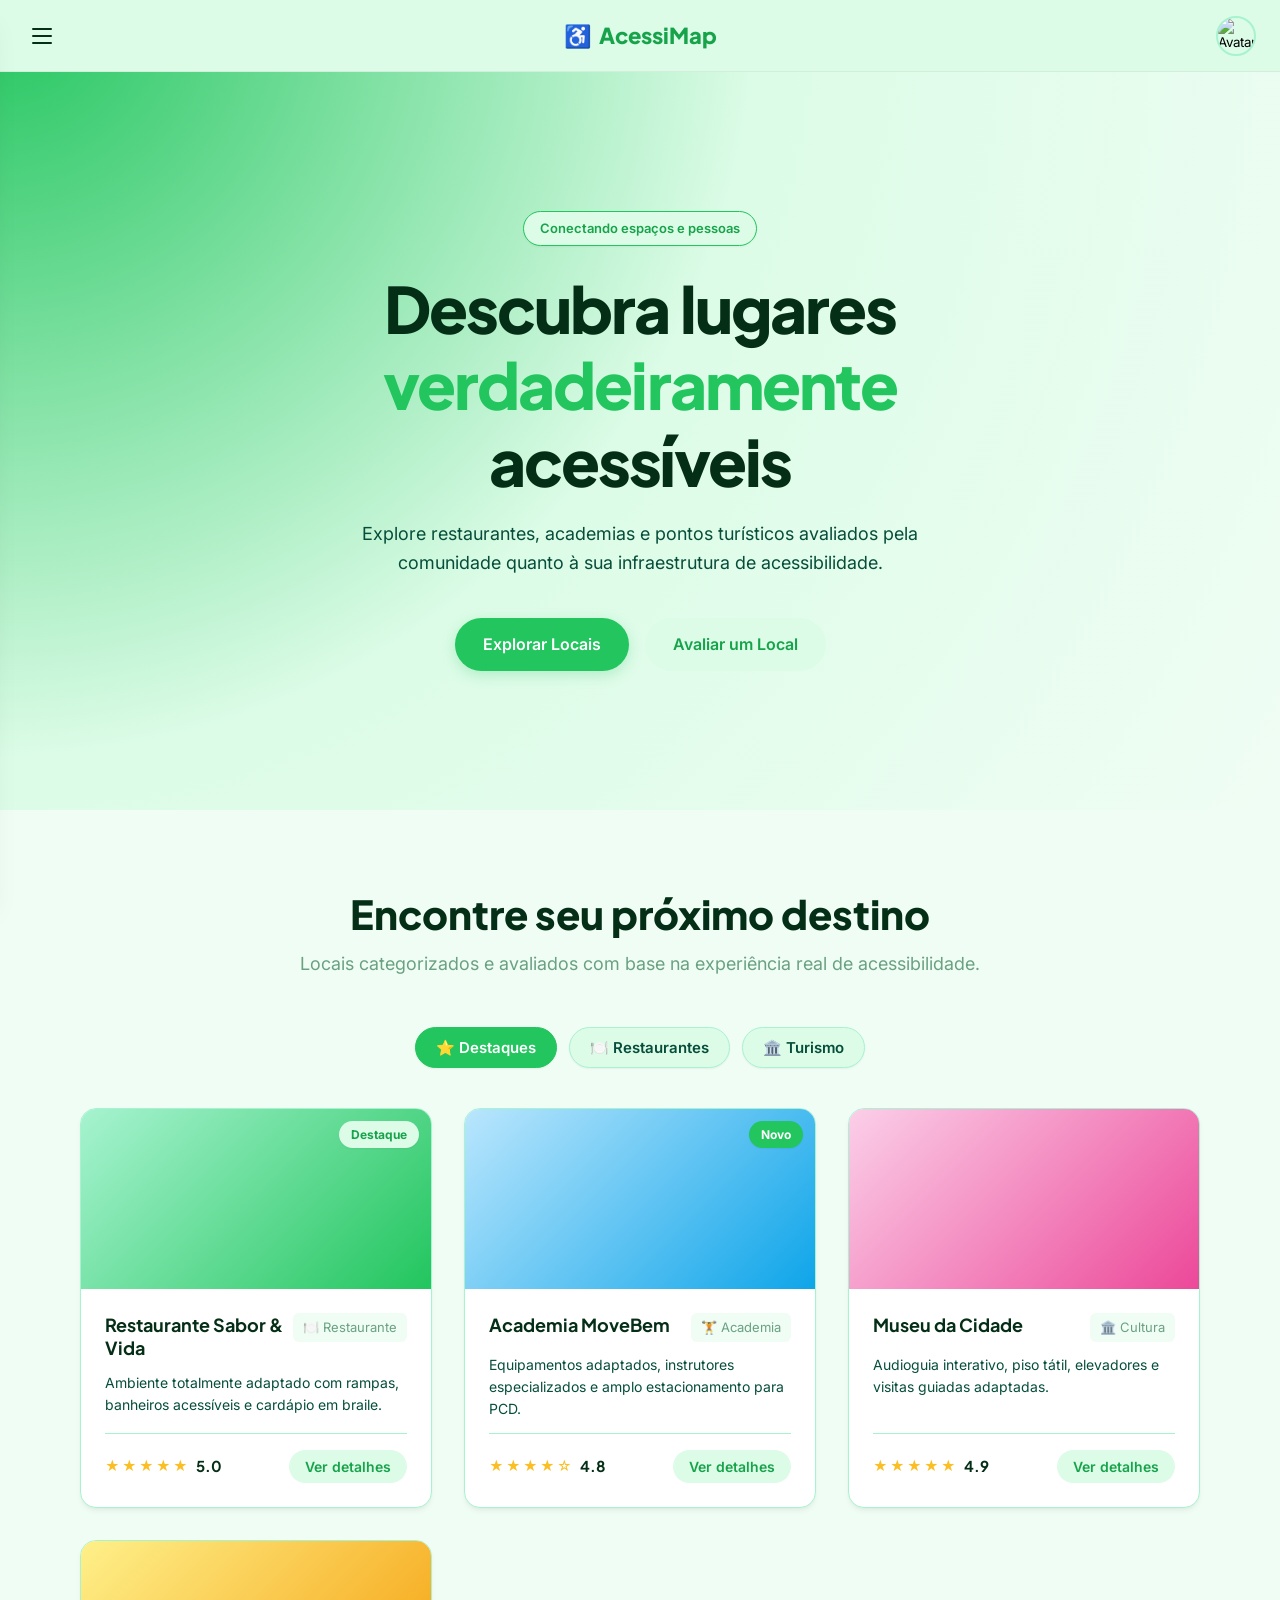
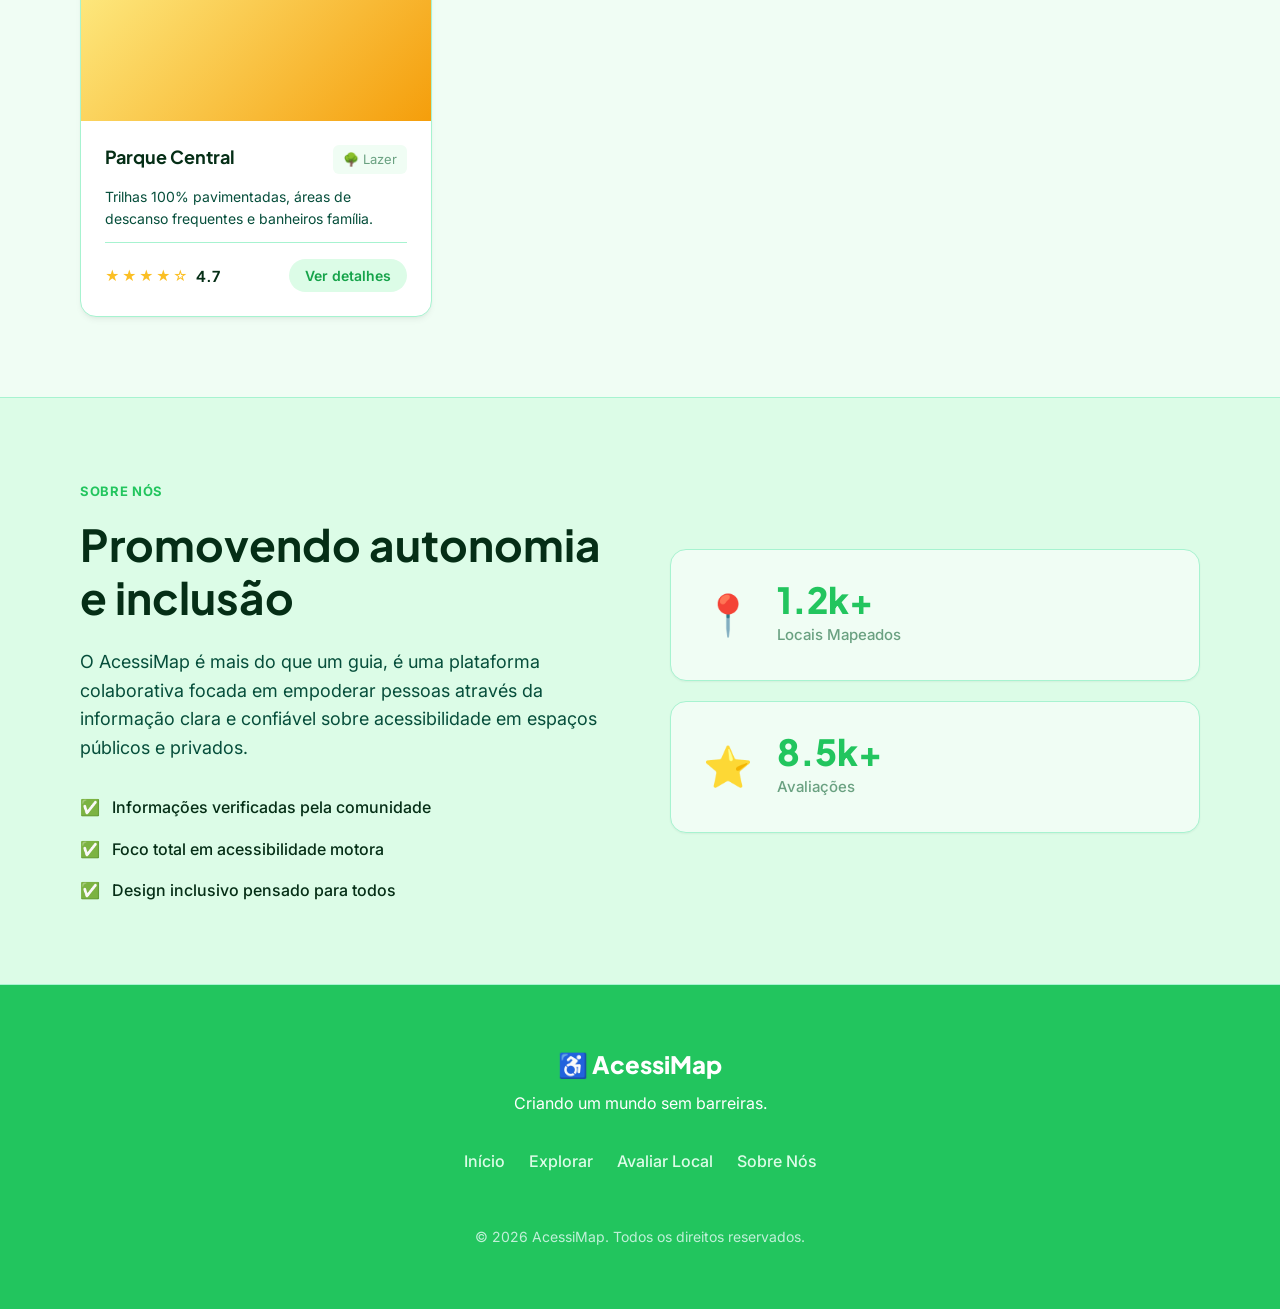
==== commit 2e8cfacc: "Melhoria design e estrutura pagina principal Mudança de tons de cores, adição de estrutura para atua" ====
--- a/TesteSiteIA/index.html
+++ b/TesteSiteIA/index.html
@@ -5,606 +5,266 @@
   <meta name="viewport" content="width=device-width, initial-scale=1.0" />
   <title>AcessiMap — Encontre Lugares Acessíveis</title>
 
-  <!-- Google Fonts: display font + body font -->
+  <!-- Google Fonts for modern typography -->
   <link rel="preconnect" href="https://fonts.googleapis.com" />
   <link rel="preconnect" href="https://fonts.gstatic.com" crossorigin />
-  <link href="https://fonts.googleapis.com/css2?family=Syne:wght@400;600;700;800&family=DM+Sans:ital,wght@0,300;0,400;0,500;1,300&display=swap" rel="stylesheet" />
-
+  <link href="https://fonts.googleapis.com/css2?family=Inter:wght@400;500;600&family=Plus+Jakarta+Sans:wght@500;600;700;800&display=swap" rel="stylesheet" />
+
+  <!-- Arquivo de estilos principal -->
   <link rel="stylesheet" href="styles.css" />
 </head>
 <body>
 
-  <!-- =============================================
-       OVERLAY — fundo escurecido para menu/modais
-       ============================================= -->
-  <div class="overlay" id="overlay" aria-hidden="true"></div>
-
-  <!-- =============================================
-       SIDEBAR — menu lateral deslizante
-       ============================================= -->
-  <aside class="sidebar" id="sidebar" role="navigation" aria-label="Menu principal">
+  <!-- Overlay for modals and sidebar -->
+  <div id="overlay" class="overlay" aria-hidden="true"></div>
+
+  <!-- Sidebar / Mobile Navigation -->
+  <aside id="sidebar" class="sidebar" role="navigation" aria-label="Menu principal">
     <div class="sidebar__header">
-      <span class="sidebar__logo">AcessiMap</span>
-      <button class="sidebar__close" id="sidebarClose" aria-label="Fechar menu">&#x2715;</button>
+      <span class="sidebar__logo"><span class="icon">♿</span> AcessiMap</span>
+      <button id="sidebarClose" class="sidebar__close" aria-label="Fechar menu">&times;</button>
     </div>
     <nav class="sidebar__nav">
-      <a href="#hero"     class="sidebar__link" data-icon="🏠">Início</a>
-      <a href="#tabs"     class="sidebar__link" data-icon="📍">Explorar</a>
-      <a href="#sobre"    class="sidebar__link" data-icon="💡">Sobre nós</a>
-      <a href="#contato"  class="sidebar__link" data-icon="✉️">Contato</a>
+      <!-- Each link uses a data-icon attribute to prepend an icon via CSS -->
+      <a href="Pagina_Pesquisa.html" class="sidebar__link" data-icon="⭐">Avaliar</a>
+      <a href="#places" class="sidebar__link" data-icon="🔍">Pesquisa</a>
+      <a href="#about" class="sidebar__link" data-icon="💡">Sobre</a>
+      <a href="#account" class="sidebar__link" data-icon="⚙️">Configurações</a>
     </nav>
-    <div class="sidebar__footer">
-      <span>Versão 1.0 &mdash; AcessiMap</span>
-    </div>
+    <div class="sidebar__footer">Versão 2.0 — AcessiMap</div>
   </aside>
 
-  <!-- =============================================
-       HEADER — barra superior fixa
-       ============================================= -->
-  <header class="header" id="header">
-    <!-- Botão hambúrguer (esquerda) -->
-    <button class="header__hamburger" id="hamburgerBtn" aria-label="Abrir menu" aria-expanded="false">
-      <span class="bar"></span>
-      <span class="bar"></span>
-      <span class="bar"></span>
-    </button>
-
-    <!-- Nome do site (centro) -->
+  <!-- Main Header -->
+  <header id="header" class="header">
+    <div class="header__left">
+      <button id="hamburgerBtn" class="header__hamburger" aria-label="Abrir menu" aria-expanded="false">
+        <span class="bar"></span>
+        <span class="bar"></span>
+        <span class="bar"></span>
+      </button>
+    </div>
     <a href="#" class="header__brand">
-      <span class="header__brand-icon">♿</span>
-      AcessiMap
+      <span class="header__brand-icon">♿</span> AcessiMap
     </a>
-
-    <!-- Botão de perfil (direita) -->
-    <button class="header__profile" id="profileBtn" aria-label="Abrir perfil" aria-haspopup="dialog">
-      <span class="header__profile-avatar">JS</span>
-    </button>
+    <div class="header__right">
+      <button id="profileBtn" class="header__profile" aria-label="Abrir perfil" aria-haspopup="dialog">
+        <!-- Avatar generated via ui-avatars. The color uses the primary palette. -->
+        <img src="https://ui-avatars.com/api/?name=Joao+Silva&background=34d399&color=ffffff&rounded=true&bold=true" alt="Avatar" class="header__profile-img" />
+      </button>
+    </div>
   </header>
 
-  <!-- =============================================
-       MODAL DE PERFIL
-       ============================================= -->
-  <div class="modal modal--profile" id="profileModal" role="dialog" aria-modal="true" aria-labelledby="profileModalTitle">
-    <div class="modal__box modal__box--profile">
-      <button class="modal__close" id="profileModalClose" aria-label="Fechar perfil">&#x2715;</button>
-      <div class="profile__avatar-lg">JS</div>
-      <h2 class="profile__name" id="profileModalTitle">João Silva</h2>
-      <p class="profile__email">joao.silva@email.com</p>
+  <!-- Profile Modal -->
+  <div id="profileModal" class="modal" role="dialog" aria-modal="true" aria-labelledby="profileModalTitle">
+    <div class="modal__box modal__box--sm">
+      <button id="profileModalClose" class="modal__close" aria-label="Fechar perfil">&times;</button>
+      <div class="profile__header">
+        <img src="https://ui-avatars.com/api/?name=Joao+Silva&background=34d399&color=ffffff&rounded=true&bold=true&size=88" alt="Avatar Grande" class="profile__avatar-lg" />
+        <h2 id="profileModalTitle" class="profile__name">João Silva</h2>
+        <p class="profile__email">joao.silva@email.com</p>
+      </div>
       <div class="profile__stats">
         <div class="profile__stat">
-          <strong>12</strong><span>Avaliações</span>
+          <strong>12</strong>
+          <span>Avaliações</span>
         </div>
         <div class="profile__stat">
-          <strong>5</strong><span>Favoritos</span>
-        </div>
-        <div class="profile__stat">
-          <strong>3</strong><span>Visitas</span>
-        </div>
-      </div>
-      <button class="btn btn--outline profile__btn">Editar perfil</button>
-      <button class="btn btn--ghost profile__btn">Sair</button>
+          <strong>5</strong>
+          <span>Favoritos</span>
+        </div>
+      </div>
+      <div class="profile__actions">
+        <button class="btn btn--outline btn--full">Editar perfil</button>
+        <button class="btn btn--ghost btn--full">Sair</button>
+      </div>
     </div>
   </div>
 
-  <!-- =============================================
-       MODAL DO MAPA
-       ============================================= -->
-  <div class="modal modal--map" id="mapModal" role="dialog" aria-modal="true" aria-labelledby="mapModalTitle">
-    <div class="modal__box modal__box--map">
-      <button class="modal__close" id="mapModalClose" aria-label="Fechar mapa">&#x2715;</button>
-      <h2 class="modal__title" id="mapModalTitle">Explorar no Mapa</h2>
-      <p class="modal__subtitle">Encontre locais acessíveis perto de você</p>
-
-      <!-- Placeholder visual de mapa -->
-      <div class="map__placeholder">
-        <div class="map__grid"></div>
-        <div class="map__pin map__pin--1" title="Restaurante Acessível">📍</div>
-        <div class="map__pin map__pin--2" title="Academia">📍</div>
-        <div class="map__pin map__pin--3" title="Loja">📍</div>
-        <div class="map__pin map__pin--4" title="Ponto turístico">📍</div>
-        <div class="map__center-dot"></div>
-        <span class="map__label">Mapa interativo será integrado aqui</span>
-      </div>
-
-      <div class="map__actions">
-        <button class="btn btn--primary">Usar minha localização</button>
-        <button class="btn btn--outline">Buscar endereço</button>
-      </div>
-    </div>
-  </div>
-
-  <!-- =============================================
-       MAIN — conteúdo principal
-       ============================================= -->
   <main>
-
-    <!-- HERO —————————————————————————————————— -->
-    <section class="hero" id="hero">
-      <!-- Imagem / gradiente de fundo -->
-      <div class="hero__bg" aria-hidden="true">
-        <div class="hero__bg-pattern"></div>
-      </div>
-
-      <!-- Conteúdo sobre a imagem -->
-      <div class="hero__content animate-on-scroll">
-        <span class="hero__badge">♿ Acessibilidade para todos</span>
-        <h1 class="hero__title">
-          Descubra lugares<br />
-          <em>verdadeiramente</em> acessíveis
-        </h1>
-        <p class="hero__desc">
-          Encontre e avalie restaurantes, academias, lojas e pontos turísticos
-          com infraestrutura para pessoas com deficiência ou mobilidade reduzida.
-        </p>
-        <!-- CTA que abre o modal do mapa -->
-        <button class="btn btn--cta" id="mapBtn">
-          <span class="btn__icon">🗺️</span>
-          Pesquisar no mapa
-        </button>
-      </div>
-
-      <!-- Cards flutuantes decorativos -->
-      <div class="hero__floating-cards" aria-hidden="true">
-        <div class="floating-card floating-card--1">
-          <span>🍽️</span><strong>Restaurante Acessível</strong><span class="fc-stars">★★★★★</span>
-        </div>
-        <div class="floating-card floating-card--2">
-          <span>🏋️</span><strong>Academia Inclusiva</strong><span class="fc-stars">★★★★☆</span>
-        </div>
-        <div class="floating-card floating-card--3">
-          <span>🏛️</span><strong>Museu Histórico</strong><span class="fc-stars">★★★★★</span>
+    <!-- Hero Section -->
+    <section id="hero" class="hero">
+      <div class="hero__bg" aria-hidden="true"></div>
+      <div class="container hero__container">
+        <div class="hero__content animate-on-scroll">
+          <span class="hero__badge">Conectando espaços e pessoas</span>
+          <h1 class="hero__title">
+            Descubra lugares<br />
+            <span class="text-highlight">verdadeiramente</span> acessíveis
+          </h1>
+          <p class="hero__desc">Explore restaurantes, academias e pontos turísticos avaliados pela comunidade quanto à sua infraestrutura de acessibilidade.</p>
+          <div class="hero__actions">
+            <a href="#places" class="btn btn--primary btn--lg">Explorar Locais</a>
+            <a href="Pagina_Pesquisa.html" class="btn btn--primary-light btn--lg">Avaliar um Local</a>
+          </div>
         </div>
       </div>
     </section>
 
-    <!-- TABS / CARDS ——————————————————————————— -->
-    <section class="tabs-section" id="tabs">
+    <!-- Places Section with Tabs and Cards -->
+    <section id="places" class="places-section">
       <div class="container">
         <div class="section-header animate-on-scroll">
-          <h2 class="section-title">Melhores avaliados</h2>
-          <p class="section-desc">Locais reconhecidos pela comunidade por excelente acessibilidade</p>
-        </div>
-
-        <!-- Controles das abas -->
+          <h2 class="section-title">Encontre seu próximo destino</h2>
+          <p class="section-desc">Locais categorizados e avaliados com base na experiência real de acessibilidade.</p>
+        </div>
+
+        <!-- Tab buttons -->
         <div class="tabs__controls" role="tablist" aria-label="Categorias de locais">
-          <button class="tab-btn tab-btn--active" role="tab" aria-selected="true"  data-tab="top"          >⭐ Destaques</button>
-          <button class="tab-btn"                 role="tab" aria-selected="false" data-tab="restaurantes" >🍽️ Restaurantes</button>
-          <button class="tab-btn"                 role="tab" aria-selected="false" data-tab="academias"    >🏋️ Academias</button>
-          <button class="tab-btn"                 role="tab" aria-selected="false" data-tab="lojas"        >🛍️ Lojas</button>
-          <button class="tab-btn"                 role="tab" aria-selected="false" data-tab="turismo"      >🏛️ Turismo</button>
-        </div>
-
-        <!-- Painéis das abas -->
+          <button class="tab-btn tab-btn--active" role="tab" aria-selected="true" data-tab="destaques">⭐ Destaques</button>
+          <button class="tab-btn" role="tab" aria-selected="false" data-tab="restaurantes">🍽️ Restaurantes</button>
+          <button class="tab-btn" role="tab" aria-selected="false" data-tab="turismo">🏛️ Turismo</button>
+        </div>
+
+        <!-- Tab panels -->
         <div class="tabs__panels">
-
-          <!-- ABA: Destaques -->
-          <div class="tab-panel tab-panel--active" id="tab-top" role="tabpanel">
+          <!-- Destaques panel -->
+          <div id="tab-destaques" class="tab-panel tab-panel--active" role="tabpanel">
             <div class="cards-grid">
               <!-- Card 1 -->
-              <article class="card animate-on-scroll" style="--delay:.05s">
-                <div class="card__img-wrap">
-                  <div class="card__img card__img--1"></div>
-                  <span class="card__badge">Destaque</span>
-                </div>
-                <div class="card__body">
-                  <h3 class="card__name">Restaurante Sabor & Vida</h3>
-                  <p class="card__category">🍽️ Restaurante</p>
-                  <p class="card__desc">Ambiente totalmente adaptado com rampas, banheiros acessíveis e cardápio em braile.</p>
-                  <div class="card__footer">
-                    <div class="card__rating">
+              <article class="card animate-on-scroll" data-id="1" style="--delay:.05s">
+                <div class="card-media">
+                  <!-- Placeholder gradient can be replaced by a real image in the future -->
+                  <div class="card-image bg-gradient-1"></div>
+                  <span class="card-badge">Destaque</span>
+                </div>
+                <div class="card-body">
+                  <header class="card-header">
+                    <h3 class="card-title">Restaurante Sabor &amp; Vida</h3>
+                    <span class="card-category">🍽️ Restaurante</span>
+                  </header>
+                  <p class="card-description">Ambiente totalmente adaptado com rampas, banheiros acessíveis e cardápio em braile.</p>
+                  <footer class="card-footer">
+                    <div class="card-rating" aria-label="5 estrelas">
                       <span class="stars">★★★★★</span>
-                      <span class="rating-num">5.0</span>
-                    </div>
-                    <button class="card__btn">Ver mais</button>
-                  </div>
-                </div>
-              </article>
+                      <span class="rating-score">5.0</span>
+                    </div>
+                    <button class="btn btn--primary-light btn--sm">Ver detalhes</button>
+                  </footer>
+                </div>
+              </article>
+
               <!-- Card 2 -->
-              <article class="card animate-on-scroll" style="--delay:.1s">
-                <div class="card__img-wrap">
-                  <div class="card__img card__img--2"></div>
-                  <span class="card__badge card__badge--green">Novo</span>
-                </div>
-                <div class="card__body">
-                  <h3 class="card__name">Academia MoveBem</h3>
-                  <p class="card__category">🏋️ Academia</p>
-                  <p class="card__desc">Equipamentos adaptados, instrutores especializados e estacionamento para PCD.</p>
-                  <div class="card__footer">
-                    <div class="card__rating">
-                      <span class="stars">★★★★½</span>
-                      <span class="rating-num">4.8</span>
-                    </div>
-                    <button class="card__btn">Ver mais</button>
-                  </div>
-                </div>
-              </article>
+              <article class="card animate-on-scroll" data-id="2" style="--delay:.1s">
+                <div class="card-media">
+                  <div class="card-image bg-gradient-2"></div>
+                  <span class="card-badge card-badge--new">Novo</span>
+                </div>
+                <div class="card-body">
+                  <header class="card-header">
+                    <h3 class="card-title">Academia MoveBem</h3>
+                    <span class="card-category">🏋️ Academia</span>
+                  </header>
+                    <p class="card-description">Equipamentos adaptados, instrutores especializados e amplo estacionamento para PCD.</p>
+                  <footer class="card-footer">
+                    <div class="card-rating" aria-label="4.8 estrelas">
+                      <span class="stars">★★★★☆</span>
+                      <span class="rating-score">4.8</span>
+                    </div>
+                    <button class="btn btn--primary-light btn--sm">Ver detalhes</button>
+                  </footer>
+                </div>
+              </article>
+
               <!-- Card 3 -->
-              <article class="card animate-on-scroll" style="--delay:.15s">
-                <div class="card__img-wrap">
-                  <div class="card__img card__img--3"></div>
-                </div>
-                <div class="card__body">
-                  <h3 class="card__name">Museu da Cidade</h3>
-                  <p class="card__category">🏛️ Turismo</p>
-                  <p class="card__desc">Audioguia, piso tátil, elevadores e visitas guiadas para pessoas com deficiência visual.</p>
-                  <div class="card__footer">
-                    <div class="card__rating">
+              <article class="card animate-on-scroll" data-id="3" style="--delay:.15s">
+                <div class="card-media">
+                  <div class="card-image bg-gradient-3"></div>
+                </div>
+                <div class="card-body">
+                  <header class="card-header">
+                    <h3 class="card-title">Museu da Cidade</h3>
+                    <span class="card-category">🏛️ Cultura</span>
+                  </header>
+                  <p class="card-description">Audioguia interativo, piso tátil, elevadores e visitas guiadas adaptadas.</p>
+                  <footer class="card-footer">
+                    <div class="card-rating" aria-label="4.9 estrelas">
                       <span class="stars">★★★★★</span>
-                      <span class="rating-num">4.9</span>
-                    </div>
-                    <button class="card__btn">Ver mais</button>
-                  </div>
-                </div>
-              </article>
+                      <span class="rating-score">4.9</span>
+                    </div>
+                    <button class="btn btn--primary-light btn--sm">Ver detalhes</button>
+                  </footer>
+                </div>
+              </article>
+
               <!-- Card 4 -->
-              <article class="card animate-on-scroll" style="--delay:.2s">
-                <div class="card__img-wrap">
-                  <div class="card__img card__img--4"></div>
-                </div>
-                <div class="card__body">
-                  <h3 class="card__name">Farmácia CuideBem</h3>
-                  <p class="card__category">🛍️ Loja</p>
-                  <p class="card__desc">Balcão de atendimento rebaixado, rampa de acesso e atendimento em LIBRAS.</p>
-                  <div class="card__footer">
-                    <div class="card__rating">
+              <article class="card animate-on-scroll" data-id="4" style="--delay:.2s">
+                <div class="card-media">
+                  <div class="card-image bg-gradient-4"></div>
+                </div>
+                <div class="card-body">
+                  <header class="card-header">
+                    <h3 class="card-title">Parque Central</h3>
+                    <span class="card-category">🌳 Lazer</span>
+                  </header>
+                  <p class="card-description">Trilhas 100% pavimentadas, áreas de descanso frequentes e banheiros família.</p>
+                  <footer class="card-footer">
+                    <div class="card-rating" aria-label="4.7 estrelas">
                       <span class="stars">★★★★☆</span>
-                      <span class="rating-num">4.7</span>
-                    </div>
-                    <button class="card__btn">Ver mais</button>
-                  </div>
+                      <span class="rating-score">4.7</span>
+                    </div>
+                    <button class="btn btn--primary-light btn--sm">Ver detalhes</button>
+                  </footer>
                 </div>
               </article>
             </div>
           </div>
 
-          <!-- ABA: Restaurantes -->
-          <div class="tab-panel" id="tab-restaurantes" role="tabpanel">
-            <div class="cards-grid">
-              <article class="card animate-on-scroll" style="--delay:.05s">
-                <div class="card__img-wrap"><div class="card__img card__img--r1"></div></div>
-                <div class="card__body">
-                  <h3 class="card__name">Cantina da Praça</h3>
-                  <p class="card__category">🍝 Italiano</p>
-                  <p class="card__desc">Mesa reservada para cadeirantes, piso nivelado e estacionamento preferencial.</p>
-                  <div class="card__footer">
-                    <div class="card__rating"><span class="stars">★★★★★</span><span class="rating-num">4.9</span></div>
-                    <button class="card__btn">Ver mais</button>
-                  </div>
-                </div>
-              </article>
-              <article class="card animate-on-scroll" style="--delay:.1s">
-                <div class="card__img-wrap"><div class="card__img card__img--r2"></div></div>
-                <div class="card__body">
-                  <h3 class="card__name">Brasa & Sabor</h3>
-                  <p class="card__category">🥩 Churrascaria</p>
-                  <p class="card__desc">Rodízio com circulação ampla para cadeiras de rodas e banheiro adaptado.</p>
-                  <div class="card__footer">
-                    <div class="card__rating"><span class="stars">★★★★☆</span><span class="rating-num">4.6</span></div>
-                    <button class="card__btn">Ver mais</button>
-                  </div>
-                </div>
-              </article>
-              <article class="card animate-on-scroll" style="--delay:.15s">
-                <div class="card__img-wrap"><div class="card__img card__img--r3"></div></div>
-                <div class="card__body">
-                  <h3 class="card__name">Café Inclusão</h3>
-                  <p class="card__category">☕ Café</p>
-                  <p class="card__desc">Funcionários treinados em LIBRAS e cardápio em formato acessível digital.</p>
-                  <div class="card__footer">
-                    <div class="card__rating"><span class="stars">★★★★★</span><span class="rating-num">5.0</span></div>
-                    <button class="card__btn">Ver mais</button>
-                  </div>
-                </div>
-              </article>
-              <article class="card animate-on-scroll" style="--delay:.2s">
-                <div class="card__img-wrap"><div class="card__img card__img--r4"></div></div>
-                <div class="card__body">
-                  <h3 class="card__name">Sushi Zen</h3>
-                  <p class="card__category">🍣 Japonês</p>
-                  <p class="card__desc">Ambiente amplo, entrada sem degraus e banheiro com barras de apoio.</p>
-                  <div class="card__footer">
-                    <div class="card__rating"><span class="stars">★★★★☆</span><span class="rating-num">4.5</span></div>
-                    <button class="card__btn">Ver mais</button>
-                  </div>
-                </div>
-              </article>
+          <!-- Outros painéis -->
+          <div id="tab-restaurantes" class="tab-panel" role="tabpanel"><p class="empty-state">Mais restaurantes em breve...</p></div>
+          <div id="tab-turismo" class="tab-panel" role="tabpanel"><p class="empty-state">Pontos turísticos em breve...</p></div>
+        </div>
+      </div>
+    </section>
+
+    <!-- About Section -->
+    <section id="about" class="about">
+      <div class="container about__grid">
+        <div class="about__content animate-on-scroll">
+          <span class="tag">Sobre Nós</span>
+          <h2 class="about__title">Promovendo autonomia e inclusão</h2>
+          <p class="about__desc">O AcessiMap é mais do que um guia, é uma plataforma colaborativa focada em empoderar pessoas através da informação clara e confiável sobre acessibilidade em espaços públicos e privados.</p>
+          <ul class="about__list">
+            <li><span class="icon">✅</span> Informações verificadas pela comunidade</li>
+            <li><span class="icon">✅</span> Foco total em acessibilidade motora</li>
+            <li><span class="icon">✅</span> Design inclusivo pensado para todos</li>
+          </ul>
+        </div>
+        <div class="about__visual animate-on-scroll" style="--delay:.15s">
+          <div class="stat-box">
+            <span class="stat-box__icon">📍</span>
+            <div>
+              <strong class="stat-box__number">1.2k+</strong>
+              <span class="stat-box__label">Locais Mapeados</span>
             </div>
           </div>
-
-          <!-- ABA: Academias -->
-          <div class="tab-panel" id="tab-academias" role="tabpanel">
-            <div class="cards-grid">
-              <article class="card animate-on-scroll" style="--delay:.05s">
-                <div class="card__img-wrap"><div class="card__img card__img--a1"></div></div>
-                <div class="card__body">
-                  <h3 class="card__name">FitAcess</h3>
-                  <p class="card__category">💪 Musculação</p>
-                  <p class="card__desc">Aparelhos adaptados para cadeirantes e portadores de deficiência motora.</p>
-                  <div class="card__footer">
-                    <div class="card__rating"><span class="stars">★★★★★</span><span class="rating-num">4.9</span></div>
-                    <button class="card__btn">Ver mais</button>
-                  </div>
-                </div>
-              </article>
-              <article class="card animate-on-scroll" style="--delay:.1s">
-                <div class="card__img-wrap"><div class="card__img card__img--a2"></div></div>
-                <div class="card__body">
-                  <h3 class="card__name">Natação para Todos</h3>
-                  <p class="card__category">🏊 Natação</p>
-                  <p class="card__desc">Elevador de piscina, instrutores capacitados e vestiários adaptados.</p>
-                  <div class="card__footer">
-                    <div class="card__rating"><span class="stars">★★★★★</span><span class="rating-num">5.0</span></div>
-                    <button class="card__btn">Ver mais</button>
-                  </div>
-                </div>
-              </article>
-              <article class="card animate-on-scroll" style="--delay:.15s">
-                <div class="card__img-wrap"><div class="card__img card__img--a3"></div></div>
-                <div class="card__body">
-                  <h3 class="card__name">Yoga Livre</h3>
-                  <p class="card__category">🧘 Yoga</p>
-                  <p class="card__desc">Aulas inclusivas com adaptações para diferentes tipos de deficiência.</p>
-                  <div class="card__footer">
-                    <div class="card__rating"><span class="stars">★★★★☆</span><span class="rating-num">4.7</span></div>
-                    <button class="card__btn">Ver mais</button>
-                  </div>
-                </div>
-              </article>
-              <article class="card animate-on-scroll" style="--delay:.2s">
-                <div class="card__img-wrap"><div class="card__img card__img--a4"></div></div>
-                <div class="card__body">
-                  <h3 class="card__name">CrossFit Acessível</h3>
-                  <p class="card__category">🏋️ Crossfit</p>
-                  <p class="card__desc">Box adaptado com piso antiderrapante e equipamentos com altura regulável.</p>
-                  <div class="card__footer">
-                    <div class="card__rating"><span class="stars">★★★★☆</span><span class="rating-num">4.6</span></div>
-                    <button class="card__btn">Ver mais</button>
-                  </div>
-                </div>
-              </article>
+          <div class="stat-box">
+            <span class="stat-box__icon">⭐</span>
+            <div>
+              <strong class="stat-box__number">8.5k+</strong>
+              <span class="stat-box__label">Avaliações</span>
             </div>
           </div>
-
-          <!-- ABA: Lojas -->
-          <div class="tab-panel" id="tab-lojas" role="tabpanel">
-            <div class="cards-grid">
-              <article class="card animate-on-scroll" style="--delay:.05s">
-                <div class="card__img-wrap"><div class="card__img card__img--l1"></div></div>
-                <div class="card__body">
-                  <h3 class="card__name">Moda Inclusiva</h3>
-                  <p class="card__category">👗 Vestuário</p>
-                  <p class="card__desc">Provadores espaçosos, provador adaptado e atendimento personalizado.</p>
-                  <div class="card__footer">
-                    <div class="card__rating"><span class="stars">★★★★★</span><span class="rating-num">4.8</span></div>
-                    <button class="card__btn">Ver mais</button>
-                  </div>
-                </div>
-              </article>
-              <article class="card animate-on-scroll" style="--delay:.1s">
-                <div class="card__img-wrap"><div class="card__img card__img--l2"></div></div>
-                <div class="card__body">
-                  <h3 class="card__name">Supermercado BemViver</h3>
-                  <p class="card__category">🛒 Supermercado</p>
-                  <p class="card__desc">Corredores amplos, caixas preferencias e carrinhos adaptados.</p>
-                  <div class="card__footer">
-                    <div class="card__rating"><span class="stars">★★★★☆</span><span class="rating-num">4.5</span></div>
-                    <button class="card__btn">Ver mais</button>
-                  </div>
-                </div>
-              </article>
-              <article class="card animate-on-scroll" style="--delay:.15s">
-                <div class="card__img-wrap"><div class="card__img card__img--l3"></div></div>
-                <div class="card__body">
-                  <h3 class="card__name">Livraria Universo</h3>
-                  <p class="card__category">📚 Livraria</p>
-                  <p class="card__desc">Audiolivros, livros em braille e espaço de leitura adaptado.</p>
-                  <div class="card__footer">
-                    <div class="card__rating"><span class="stars">★★★★★</span><span class="rating-num">5.0</span></div>
-                    <button class="card__btn">Ver mais</button>
-                  </div>
-                </div>
-              </article>
-              <article class="card animate-on-scroll" style="--delay:.2s">
-                <div class="card__img-wrap"><div class="card__img card__img--l4"></div></div>
-                <div class="card__body">
-                  <h3 class="card__name">Farmácia Saúde Total</h3>
-                  <p class="card__category">💊 Farmácia</p>
-                  <p class="card__desc">Balcão rebaixado, rampas e atendimento especializado para idosos e PCD.</p>
-                  <div class="card__footer">
-                    <div class="card__rating"><span class="stars">★★★★☆</span><span class="rating-num">4.7</span></div>
-                    <button class="card__btn">Ver mais</button>
-                  </div>
-                </div>
-              </article>
-            </div>
-          </div>
-
-          <!-- ABA: Turismo -->
-          <div class="tab-panel" id="tab-turismo" role="tabpanel">
-            <div class="cards-grid">
-              <article class="card animate-on-scroll" style="--delay:.05s">
-                <div class="card__img-wrap"><div class="card__img card__img--t1"></div></div>
-                <div class="card__body">
-                  <h3 class="card__name">Parque Municipal</h3>
-                  <p class="card__category">🌳 Parque</p>
-                  <p class="card__desc">Trilhas pavimentadas, banheiros adaptados e áreas de descanso acessíveis.</p>
-                  <div class="card__footer">
-                    <div class="card__rating"><span class="stars">★★★★★</span><span class="rating-num">4.9</span></div>
-                    <button class="card__btn">Ver mais</button>
-                  </div>
-                </div>
-              </article>
-              <article class="card animate-on-scroll" style="--delay:.1s">
-                <div class="card__img-wrap"><div class="card__img card__img--t2"></div></div>
-                <div class="card__body">
-                  <h3 class="card__name">Teatro Municipal</h3>
-                  <p class="card__category">🎭 Teatro</p>
-                  <p class="card__desc">Espetáculos com audiodescrição, intérprete de LIBRAS e lugares reservados.</p>
-                  <div class="card__footer">
-                    <div class="card__rating"><span class="stars">★★★★★</span><span class="rating-num">5.0</span></div>
-                    <button class="card__btn">Ver mais</button>
-                  </div>
-                </div>
-              </article>
-              <article class="card animate-on-scroll" style="--delay:.15s">
-                <div class="card__img-wrap"><div class="card__img card__img--t3"></div></div>
-                <div class="card__body">
-                  <h3 class="card__name">Centro Cultural</h3>
-                  <p class="card__category">🎨 Cultura</p>
-                  <p class="card__desc">Exposições táteis, piso guia e elevadores para todos os andares.</p>
-                  <div class="card__footer">
-                    <div class="card__rating"><span class="stars">★★★★☆</span><span class="rating-num">4.6</span></div>
-                    <button class="card__btn">Ver mais</button>
-                  </div>
-                </div>
-              </article>
-              <article class="card animate-on-scroll" style="--delay:.2s">
-                <div class="card__img-wrap"><div class="card__img card__img--t4"></div></div>
-                <div class="card__body">
-                  <h3 class="card__name">Zoo Botânico</h3>
-                  <p class="card__category">🦁 Zoológico</p>
-                  <p class="card__desc">Percurso acessível completo com sinalização tátil e visual em todo o parque.</p>
-                  <div class="card__footer">
-                    <div class="card__rating"><span class="stars">★★★★☆</span><span class="rating-num">4.8</span></div>
-                    <button class="card__btn">Ver mais</button>
-                  </div>
-                </div>
-              </article>
-            </div>
-          </div>
-
-        </div><!-- /tabs__panels -->
-      </div><!-- /container -->
+        </div>
+      </div>
     </section>
-
-    <!-- SOBRE NÓS ————————————————————————————— -->
-    <section class="sobre" id="sobre">
-      <div class="container">
-        <div class="sobre__inner">
-          <!-- Coluna de texto -->
-          <div class="sobre__text animate-on-scroll">
-            <span class="sobre__eyebrow">Quem somos</span>
-            <h2 class="sobre__title">Facilitando o acesso<br/>a um mundo mais inclusivo</h2>
-            <p class="sobre__desc">
-              O <strong>AcessiMap</strong> nasceu da necessidade de reunir, em um só lugar,
-              informações confiáveis sobre a acessibilidade de estabelecimentos comerciais,
-              espaços de lazer e pontos turísticos.
-            </p>
-            <p class="sobre__desc">
-              Nossa missão é empoderar pessoas com deficiência e mobilidade reduzida,
-              fornecendo avaliações reais feitas pela própria comunidade — porque ninguém
-              entende melhor as necessidades de acessibilidade do que quem as vive.
-            </p>
-            <div class="sobre__pills">
-              <span class="pill">♿ Comunidade ativa</span>
-              <span class="pill">📍 Locais verificados</span>
-              <span class="pill">⭐ Avaliações reais</span>
-              <span class="pill">🤝 Inclusão</span>
-            </div>
-          </div>
-          <!-- Coluna de stats/ícones -->
-          <div class="sobre__stats animate-on-scroll" style="--delay:.15s">
-            <div class="stat-card">
-              <span class="stat-card__icon">📍</span>
-              <strong class="stat-card__num">1.200+</strong>
-              <span class="stat-card__label">Locais cadastrados</span>
-            </div>
-            <div class="stat-card">
-              <span class="stat-card__icon">⭐</span>
-              <strong class="stat-card__num">8.500+</strong>
-              <span class="stat-card__label">Avaliações realizadas</span>
-            </div>
-            <div class="stat-card">
-              <span class="stat-card__icon">👥</span>
-              <strong class="stat-card__num">3.200+</strong>
-              <span class="stat-card__label">Usuários cadastrados</span>
-            </div>
-            <div class="stat-card">
-              <span class="stat-card__icon">🏙️</span>
-              <strong class="stat-card__num">45+</strong>
-              <span class="stat-card__label">Cidades cobertas</span>
-            </div>
-          </div>
-        </div>
-      </div>
-    </section>
-
-    <!-- CALL TO ACTION —————————————————————— -->
-    <section class="cta-banner animate-on-scroll">
-      <div class="container">
-        <div class="cta-banner__inner">
-          <h2 class="cta-banner__title">Conhece um lugar acessível?</h2>
-          <p class="cta-banner__desc">Cadastre e ajude milhares de pessoas a encontrar espaços inclusivos.</p>
-          <button class="btn btn--cta-white">Cadastrar local &#x2192;</button>
-        </div>
-      </div>
-    </section>
-
   </main>
 
-  <!-- =============================================
-       FOOTER
-       ============================================= -->
-  <footer class="footer" id="contato">
-    <div class="container">
-      <div class="footer__grid">
-        <!-- Col 1: Brand -->
-        <div class="footer__col footer__col--brand">
-          <div class="footer__logo">
-            <span>♿</span> AcessiMap
-          </div>
-          <p class="footer__tagline">
-            Mapeando a acessibilidade para construir um mundo mais inclusivo.
-          </p>
-          <div class="footer__social">
-            <a href="#" class="social-btn" aria-label="Instagram">📸</a>
-            <a href="#" class="social-btn" aria-label="Facebook">💬</a>
-            <a href="#" class="social-btn" aria-label="Twitter">🐦</a>
-            <a href="#" class="social-btn" aria-label="LinkedIn">💼</a>
-          </div>
-        </div>
-
-        <!-- Col 2: Links -->
-        <div class="footer__col">
-          <h4 class="footer__col-title">Navegação</h4>
-          <ul class="footer__links">
-            <li><a href="#hero">Início</a></li>
-            <li><a href="#tabs">Explorar locais</a></li>
-            <li><a href="#sobre">Sobre nós</a></li>
-            <li><a href="#">Cadastrar local</a></li>
-          </ul>
-        </div>
-
-        <!-- Col 3: Info -->
-        <div class="footer__col">
-          <h4 class="footer__col-title">Informações</h4>
-          <ul class="footer__links">
-            <li><a href="#">Política de privacidade</a></li>
-            <li><a href="#">Termos de uso</a></li>
-            <li><a href="#">Acessibilidade do site</a></li>
-            <li><a href="#">FAQ</a></li>
-          </ul>
-        </div>
-
-        <!-- Col 4: Contato -->
-        <div class="footer__col">
-          <h4 class="footer__col-title">Contato</h4>
-          <ul class="footer__contact">
-            <li><span>✉️</span> contato@acessimap.com.br</li>
-            <li><span>📞</span> (49) 99999-9999</li>
-            <li><span>📍</span> Chapecó, SC — Brasil</li>
-          </ul>
-        </div>
-      </div>
-
-      <!-- Rodapé inferior -->
-      <div class="footer__bottom">
-        <p>Feito com ♥ pela equipe AcessiMap &mdash; Todos os direitos reservados &copy; 2025</p>
-        <p class="footer__tech">Desenvolvido com HTML, CSS e JavaScript puro</p>
-      </div>
+  <footer class="footer">
+    <div class="container footer__container">
+      <div class="footer__brand">
+        <div class="footer__logo"><span class="icon">♿</span> AcessiMap</div>
+        <p>Criando um mundo sem barreiras.</p>
+      </div>
+      <div class="footer__links">
+        <a href="#hero">Início</a>
+        <a href="#places">Explorar</a>
+        <a href="Pagina_Pesquisa.html">Avaliar Local</a>
+        <a href="#about">Sobre Nós</a>
+      </div>
+      <div class="footer__copy">&copy; 2026 AcessiMap. Todos os direitos reservados.</div>
     </div>
   </footer>
 
   <script src="script.js"></script>
 </body>
-</html>
+</html>
--- a/TesteSiteIA/styles.css
+++ b/TesteSiteIA/styles.css
@@ -1,61 +1,63 @@
-/* ==============================================
-   AcessiMap — styles.css
-   Design: Refined Modern / Accessibility-focused
-   Paleta: Verde vibrante + Branco + Cinza escuro
-   Fontes: Syne (display) + DM Sans (corpo)
-   ============================================== */
-
-/* ─────────────────────────────────────────────
-   1. CUSTOM PROPERTIES (Design Tokens)
-───────────────────────────────────────────── */
+/*
+  AcessiMap — style.css
+  =====================
+  Este arquivo define a aparência moderna e responsiva do AcessiMap.
+  As cores foram suavizadas para tons de verde mais claros, proporcionando
+  uma estética jovem, leve e profissional. Variáveis CSS facilitam
+  ajustes futuros e permitem consistência na aplicação.
+*/
+
 :root {
-  /* Cores principais */
-  --color-primary:       #2db560;   /* verde principal */
-  --color-primary-dark:  #1e8f48;   /* verde escuro hover */
-  --color-primary-light: #e6f7ee;   /* verde suave background */
-  --color-accent:        #f9c74f;   /* amarelo estrela */
-
-  /* Neutros */
-  --color-bg:       #f8faf9;
-  --color-surface:  #ffffff;
-  --color-dark:     #0f1f17;
-  --color-mid:      #3a4a40;
-  --color-muted:    #7a9080;
-  --color-border:   #d8e8df;
-  --color-shadow:   rgba(15, 31, 23, .12);
+  /* Paleta principal (verde pastel) - enfatizada (verde principal)  */
+  /* Ajustamos os tons de verde para que a cor primária esteja mais presente na interface. */
+  --color-primary:       #22c55e; /* verde vibrante/emerald 500 */
+  --color-primary-hover: #16a34a; /* verde mais escuro para interações */
+  --color-primary-light: #dcfce7; /* verde muito claro para fundos e estados leves */
+
+  /* Destaque (amarelo para estrelas e badges) */
+  --color-accent:        #fbbf24;
+
+  /* Plano de fundo neutro e superfícies */
+  --color-bg:            #f0fdf4; /* tom pastel de verde claro utilizado como background principal */
+  --color-surface:       #ffffff; /* superfícies como cartões e modais */
+
+  /* Cores de texto – mantemos tons escuros para garantir contraste, com um toque de verde */
+  --color-text-main:     #052e16; /* verde muito escuro para títulos */
+  --color-text-body:     #064e3b; /* verde escuro para texto corrido */
+  --color-text-muted:    #6aa181; /* verde acinzentado para legendas e informações secundárias */
+
+  /* Bordas e contornos suaves */
+  --color-border:        #a7f3d0; /* verde clarinho para bordas */
+
+  /* Sombras suaves para profundidade */
+  --shadow-sm: 0 1px 2px 0 rgb(0 0 0 / 0.05);
+  --shadow-md: 0 4px 6px -1px rgb(0 0 0 / 0.05), 0 2px 4px -2px rgb(0 0 0 / 0.05);
+  --shadow-lg: 0 10px 15px -3px rgb(0 0 0 / 0.05), 0 4px 6px -4px rgb(0 0 0 / 0.05);
+  --shadow-xl: 0 20px 25px -5px rgb(0 0 0 / 0.05), 0 8px 10px -6px rgb(0 0 0 / 0.05);
 
   /* Tipografia */
-  --font-display: 'Syne',    sans-serif;
-  --font-body:    'DM Sans', sans-serif;
-
-  /* Espaçamentos */
-  --space-xs:  .4rem;
-  --space-sm:  .8rem;
-  --space-md:  1.6rem;
-  --space-lg:  3.2rem;
-  --space-xl:  6.4rem;
-
-  /* Bordas */
-  --radius-sm:  .6rem;
-  --radius-md:  1.2rem;
-  --radius-lg:  2rem;
-  --radius-pill: 99px;
-
-  /* Animações */
-  --ease-out:  cubic-bezier(.16, 1, .3, 1);
-  --ease-in:   cubic-bezier(.4, 0, 1, 1);
-
-  /* Header */
-  --header-h: 64px;
-}
-
-/* ─────────────────────────────────────────────
-   2. RESET & BASE
-───────────────────────────────────────────── */
-*, *::before, *::after { box-sizing: border-box; margin: 0; padding: 0; }
+  --font-display: 'Plus Jakarta Sans', sans-serif;
+  --font-body:    'Inter', sans-serif;
+
+  /* Bordas e transições */
+  --radius-sm: 8px;
+  --radius-md: 16px;
+  --radius-lg: 24px;
+  --radius-pill: 9999px;
+  --transition: all 0.3s cubic-bezier(0.4, 0, 0.2, 1);
+
+  --header-height: 72px;
+}
+
+/* Reset básico e definições globais */
+*, *::before, *::after {
+  margin: 0;
+  padding: 0;
+  box-sizing: border-box;
+}
 
 html {
-  font-size: 62.5%;          /* 1rem = 10px */
+  font-size: 62.5%;
   scroll-behavior: smooth;
 }
 
@@ -63,265 +65,756 @@
   font-family: var(--font-body);
   font-size: 1.6rem;
   line-height: 1.6;
-  color: var(--color-mid);
-  background: var(--color-bg);
-  overflow-x: hidden;
-}
-
-img { display: block; max-width: 100%; }
-a   { color: inherit; text-decoration: none; }
-button { cursor: pointer; font-family: inherit; border: none; background: none; }
-ul { list-style: none; }
-
-/* Container centralizado */
+  color: var(--color-text-body);
+  background-color: var(--color-bg);
+  -webkit-font-smoothing: antialiased;
+}
+
+img {
+  display: block;
+  max-width: 100%;
+  height: auto;
+}
+
+a {
+  text-decoration: none;
+  color: inherit;
+}
+
+button {
+  cursor: pointer;
+  border: none;
+  background: transparent;
+  font-family: inherit;
+}
+
+ul {
+  list-style: none;
+}
+
 .container {
-  width: min(1200px, 100% - 4rem);
+  width: min(1120px, 100% - 4rem);
   margin-inline: auto;
 }
 
-/* ─────────────────────────────────────────────
-   3. TIPOGRAFIA
-───────────────────────────────────────────── */
-h1, h2, h3 { font-family: var(--font-display); line-height: 1.2; color: var(--color-dark); }
-
-/* ─────────────────────────────────────────────
-   4. BOTÕES UTILITÁRIOS
-───────────────────────────────────────────── */
+h1, h2, h3, h4 {
+  font-family: var(--font-display);
+  color: var(--color-text-main);
+  line-height: 1.2;
+}
+
+/* Botões reutilizáveis */
 .btn {
   display: inline-flex;
   align-items: center;
-  gap: .8rem;
-  padding: 1.2rem 2.4rem;
+  justify-content: center;
+  gap: 0.8rem;
+  font-weight: 600;
+  font-size: 1.5rem;
   border-radius: var(--radius-pill);
-  font-size: 1.5rem;
-  font-weight: 500;
-  letter-spacing: .02em;
-  transition: transform .2s var(--ease-out), box-shadow .2s, background .2s, color .2s;
-}
-.btn:hover  { transform: translateY(-2px); }
-.btn:active { transform: translateY(0); }
-
-/* Primário */
+  transition: var(--transition);
+  padding: 1rem 2rem;
+}
+
+.btn:active {
+  transform: scale(0.98);
+}
+
 .btn--primary {
-  background: var(--color-primary);
-  color: #fff;
-  box-shadow: 0 4px 20px rgba(45, 181, 96, .35);
-}
-.btn--primary:hover { background: var(--color-primary-dark); box-shadow: 0 6px 28px rgba(45, 181, 96, .45); }
-
-/* Contorno */
+  background-color: var(--color-primary);
+  color: #ffffff;
+  box-shadow: 0 4px 14px 0 rgba(34, 197, 94, 0.25);
+}
+
+.btn--primary:hover {
+  background-color: var(--color-primary-hover);
+  transform: translateY(-2px);
+}
+
+.btn--primary-light {
+  background-color: var(--color-primary-light);
+  color: var(--color-primary-hover);
+}
+
+.btn--primary-light:hover {
+  background-color: var(--color-primary);
+  color: #ffffff;
+}
+
+.btn--white {
+  background-color: #ffffff;
+  color: var(--color-text-main);
+  box-shadow: var(--shadow-sm);
+}
+
+.btn--white:hover {
+  box-shadow: var(--shadow-md);
+  transform: translateY(-2px);
+}
+
 .btn--outline {
-  background: transparent;
+  border: 1.5px solid var(--color-border);
+  color: var(--color-text-main);
+}
+
+.btn--outline:hover {
+  border-color: var(--color-primary);
   color: var(--color-primary);
-  border: 2px solid var(--color-primary);
-}
-.btn--outline:hover { background: var(--color-primary-light); }
-
-/* Ghost */
+}
+
 .btn--ghost {
-  background: transparent;
-  color: var(--color-muted);
-}
-.btn--ghost:hover { color: var(--color-mid); background: var(--color-primary-light); }
-
-/* CTA hero */
-.btn--cta {
-  background: #fff;
-  color: var(--color-primary-dark);
-  font-size: 1.7rem;
-  font-weight: 700;
-  padding: 1.4rem 3.2rem;
-  box-shadow: 0 8px 32px rgba(0,0,0,.18);
+  color: var(--color-text-muted);
+}
+
+.btn--ghost:hover {
+  background-color: #f1f5f9;
+  color: var(--color-text-main);
+}
+
+.btn--lg {
+  padding: 1.4rem 2.8rem;
+  font-size: 1.6rem;
+}
+
+.btn--sm {
+  padding: 0.8rem 1.6rem;
+  font-size: 1.4rem;
+}
+
+.btn--full {
+  width: 100%;
+}
+
+/* Header / Navegação superior */
+.header {
+  position: fixed;
+  top: 0;
+  left: 0;
+  right: 0;
+  height: var(--header-height);
+  /* A barra superior utiliza um fundo verde claro para reforçar a marca. */
+  background: var(--color-primary-light);
+  backdrop-filter: blur(8px);
+  display: flex;
+  align-items: center;
+  justify-content: space-between;
+  padding: 0 2.4rem;
+  z-index: 100;
+  border-bottom: 1px solid rgba(0, 0, 0, 0.05);
+  transition: var(--transition);
+}
+
+.header.scrolled {
+  box-shadow: var(--shadow-sm);
+  background: var(--color-primary-light);
+}
+
+.header__left,
+.header__right {
+  display: flex;
+  align-items: center;
+  width: 60px;
+}
+
+.header__right {
+  justify-content: flex-end;
+}
+
+.header__brand {
   font-family: var(--font-display);
-}
-.btn--cta:hover {
-  background: var(--color-primary);
-  color: #fff;
-  box-shadow: 0 12px 40px rgba(45,181,96,.5);
-  transform: translateY(-3px) scale(1.02);
-}
-.btn__icon { font-size: 2rem; }
-
-/* CTA banner branco invertido */
-.btn--cta-white {
-  background: var(--color-dark);
-  color: #fff;
-  font-family: var(--font-display);
-  font-size: 1.7rem;
-  font-weight: 700;
-  padding: 1.4rem 3.2rem;
-  border-radius: var(--radius-pill);
-  transition: background .2s, transform .2s var(--ease-out);
-}
-.btn--cta-white:hover { background: var(--color-primary-dark); transform: translateY(-2px); }
-
-/* ─────────────────────────────────────────────
-   5. OVERLAY
-───────────────────────────────────────────── */
+  font-size: 2.2rem;
+  font-weight: 800;
+  /* A marca no cabeçalho utiliza o verde mais escuro para contrastar com o fundo verde claro */
+  color: var(--color-primary-hover);
+  display: flex;
+  align-items: center;
+  gap: 0.8rem;
+}
+
+.header__hamburger {
+  display: flex;
+  flex-direction: column;
+  gap: 5px;
+  padding: 8px;
+}
+
+.header__hamburger .bar {
+  width: 20px;
+  height: 2px;
+  background: var(--color-text-main);
+  border-radius: 2px;
+  transition: var(--transition);
+}
+
+.header__hamburger.is-active .bar:nth-child(1) {
+  transform: translateY(7px) rotate(45deg);
+}
+
+.header__hamburger.is-active .bar:nth-child(2) {
+  opacity: 0;
+}
+
+.header__hamburger.is-active .bar:nth-child(3) {
+  transform: translateY(-7px) rotate(-45deg);
+}
+
+.header__profile-img {
+  width: 40px;
+  height: 40px;
+  border-radius: 50%;
+  border: 2px solid var(--color-border);
+  transition: var(--transition);
+}
+
+.header__profile:hover .header__profile-img {
+  border-color: var(--color-primary);
+  transform: scale(1.05);
+}
+
+/* Overlay used behind modal and sidebar */
 .overlay {
-  position: fixed; inset: 0;
-  background: rgba(0,0,0,.5);
+  position: fixed;
+  inset: 0;
+  background: rgba(15, 23, 42, 0.4);
   backdrop-filter: blur(4px);
   z-index: 200;
   opacity: 0;
   pointer-events: none;
-  transition: opacity .35s;
-}
+  transition: opacity 0.3s ease;
+}
+
 .overlay.is-active {
   opacity: 1;
   pointer-events: all;
 }
 
-/* ─────────────────────────────────────────────
-   6. SIDEBAR
-───────────────────────────────────────────── */
+/* Sidebar / Menu Lateral */
 .sidebar {
   position: fixed;
-  top: 0; left: 0;
-  width: min(320px, 85vw);
-  height: 100%;
+  top: 0;
+  left: 0;
+  bottom: 0;
+  width: min(300px, 80vw);
   background: var(--color-surface);
   z-index: 300;
   display: flex;
   flex-direction: column;
-  box-shadow: 4px 0 40px rgba(0,0,0,.15);
   transform: translateX(-100%);
-  transition: transform .4s var(--ease-out);
-}
-.sidebar.is-open { transform: translateX(0); }
+  transition: transform 0.4s cubic-bezier(0.16, 1, 0.3, 1);
+  box-shadow: var(--shadow-xl);
+}
+
+.sidebar.is-open {
+  transform: translateX(0);
+}
 
 .sidebar__header {
+  height: var(--header-height);
   display: flex;
   align-items: center;
   justify-content: space-between;
-  padding: 2rem 2.4rem;
+  padding: 0 2.4rem;
   border-bottom: 1px solid var(--color-border);
-  background: var(--color-primary);
-  color: #fff;
-}
+}
+
 .sidebar__logo {
   font-family: var(--font-display);
   font-size: 2rem;
-  font-weight: 800;
-}
+  font-weight: 700;
+  color: var(--color-text-main);
+}
+
+.sidebar__logo .icon {
+  color: var(--color-primary);
+}
+
 .sidebar__close {
-  font-size: 2rem;
-  color: #fff;
-  opacity: .8;
-  transition: opacity .2s, transform .2s;
-}
-.sidebar__close:hover { opacity: 1; transform: rotate(90deg); }
+  font-size: 2.2rem;
+  color: var(--color-text-muted);
+  transition: var(--transition);
+}
+
+.sidebar__close:hover {
+  color: var(--color-text-main);
+  transform: rotate(90deg);
+}
 
 .sidebar__nav {
   flex: 1;
-  padding: 2.4rem 1.6rem;
+  padding: 2rem 1.6rem;
   display: flex;
   flex-direction: column;
-  gap: .4rem;
-}
+  gap: 0.4rem;
+}
+
 .sidebar__link {
   display: flex;
   align-items: center;
   gap: 1.2rem;
   padding: 1.2rem 1.6rem;
-  border-radius: var(--radius-md);
-  font-size: 1.7rem;
+  border-radius: var(--radius-sm);
+  font-size: 1.6rem;
   font-weight: 500;
-  color: var(--color-mid);
-  transition: background .2s, color .2s, transform .2s;
-}
-.sidebar__link::before { content: attr(data-icon); font-size: 1.8rem; }
+  color: var(--color-text-body);
+  transition: var(--transition);
+}
+
+.sidebar__link::before {
+  content: attr(data-icon);
+  font-size: 1.8rem;
+}
+
 .sidebar__link:hover {
   background: var(--color-primary-light);
-  color: var(--color-primary-dark);
+  color: var(--color-primary-hover);
   transform: translateX(4px);
 }
 
 .sidebar__footer {
-  padding: 2rem 2.4rem;
+  padding: 2rem;
+  text-align: center;
+  font-size: 1.3rem;
+  color: var(--color-text-muted);
   border-top: 1px solid var(--color-border);
+}
+
+/* Hero Section */
+.hero {
+  position: relative;
+  min-height: 90vh;
+  display: flex;
+  align-items: center;
+  padding-top: var(--header-height);
+  overflow: hidden;
+}
+
+.hero__bg {
+  position: absolute;
+  inset: 0;
+  z-index: -1;
+  /* O fundo hero agora enfatiza o verde, indo do tom mais intenso ao mais claro. */
+  background: radial-gradient(circle at top left, var(--color-primary) 0%, var(--color-primary-light) 50%, var(--color-bg) 100%);
+}
+
+.hero__container {
+  position: relative;
+  z-index: 1;
+  text-align: center;
+  max-width: 800px;
+  margin: 0 auto;
+}
+
+.hero__badge {
+  display: inline-block;
+  /* Badge no hero usa o verde claro como fundo e borda verde para destacar. */
+  background: var(--color-primary-light);
+  border: 1px solid var(--color-primary);
+  color: var(--color-primary-hover);
+  padding: 0.6rem 1.6rem;
+  border-radius: var(--radius-pill);
+  font-size: 1.3rem;
+  font-weight: 600;
+  margin-bottom: 2.4rem;
+  box-shadow: var(--shadow-sm);
+}
+
+.hero__title {
+  font-size: clamp(3.6rem, 5vw, 6.4rem);
+  font-weight: 800;
+  letter-spacing: -0.03em;
+  margin-bottom: 2rem;
+}
+
+.hero__title .text-highlight {
+  color: var(--color-primary);
+}
+
+.hero__desc {
+  font-size: 1.8rem;
+  color: var(--color-text-body);
+  margin-bottom: 4rem;
+  margin-inline: auto;
+  max-width: 60ch;
+}
+
+.hero__actions {
+  display: flex;
+  justify-content: center;
+  gap: 1.6rem;
+  flex-wrap: wrap;
+}
+
+/* Places Section */
+.places-section {
+  padding: 8rem 0;
+}
+
+.section-header {
+  text-align: center;
+  margin-bottom: 4.8rem;
+}
+
+.section-title {
+  font-size: clamp(2.8rem, 4vw, 4rem);
+  font-weight: 800;
+  margin-bottom: 1.2rem;
+}
+
+.section-desc {
+  font-size: 1.8rem;
+  color: var(--color-text-muted);
+}
+
+/* Tabs controls */
+.tabs__controls {
+  display: flex;
+  justify-content: center;
+  gap: 1.2rem;
+  margin-bottom: 4rem;
+  flex-wrap: wrap;
+}
+
+.tab-btn {
+  /* Os botões de abas têm fundo verde claro para reforçar a cor principal */
+  background: var(--color-primary-light);
+  border: 1px solid var(--color-border);
+  border-radius: var(--radius-pill);
+  font-size: 1.5rem;
+  font-weight: 600;
+  color: var(--color-text-body);
+  transition: var(--transition);
+  box-shadow: var(--shadow-sm);
+  padding: 1rem 2rem;
+}
+
+.tab-btn:hover {
+  border-color: var(--color-primary);
+  color: var(--color-primary);
+}
+
+.tab-btn--active {
+  /* A aba ativa usa a cor primária forte com texto branco */
+  background: var(--color-primary);
+  color: #ffffff;
+  border-color: var(--color-primary);
+}
+
+/* Tab panels */
+.tab-panel {
+  display: none;
+  animation: fadeIn 0.4s ease-out;
+}
+
+.tab-panel--active {
+  display: block;
+}
+
+@keyframes fadeIn {
+  from {
+    opacity: 0;
+    transform: translateY(10px);
+  }
+  to {
+    opacity: 1;
+    transform: translateY(0);
+  }
+}
+
+/* Grid for cards */
+.cards-grid {
+  display: grid;
+  grid-template-columns: repeat(auto-fill, minmax(280px, 1fr));
+  gap: 3.2rem;
+}
+
+/* Card structure */
+.card {
+  background: var(--color-surface);
+  border: 1px solid var(--color-border);
+  border-radius: var(--radius-md);
+  overflow: hidden;
+  box-shadow: var(--shadow-md);
+  transition: var(--transition);
+  display: flex;
+  flex-direction: column;
+  height: 100%;
+}
+
+.card:hover {
+  transform: translateY(-8px);
+  box-shadow: var(--shadow-xl);
+  /* Ao passar o mouse, a borda fica levemente esverdeada */
+  border-color: rgba(34, 197, 94, 0.4);
+}
+
+.card-media {
+  position: relative;
+  height: 180px;
+  width: 100%;
+  overflow: hidden;
+}
+
+.card-image {
+  width: 100%;
+  height: 100%;
+  transition: transform 0.5s ease;
+}
+
+.card:hover .card-image {
+  transform: scale(1.05);
+}
+
+/* Gradientes para placeholders de imagem */
+.bg-gradient-1 {
+  background: linear-gradient(135deg, #a7f3d0, #22c55e);
+}
+.bg-gradient-2 {
+  background: linear-gradient(135deg, #bae6fd, #0ea5e9);
+}
+.bg-gradient-3 {
+  background: linear-gradient(135deg, #fbcfe8, #ec4899);
+}
+.bg-gradient-4 {
+  background: linear-gradient(135deg, #fef08a, #f59e0b);
+}
+
+.card-badge {
+  position: absolute;
+  top: 1.2rem;
+  right: 1.2rem;
+  /* Badge padrão do card utiliza o verde claro como fundo e verde escuro para o texto */
+  background: var(--color-primary-light);
+  color: var(--color-primary-hover);
   font-size: 1.2rem;
-  color: var(--color-muted);
-}
-
-/* ─────────────────────────────────────────────
-   7. HEADER
-───────────────────────────────────────────── */
-.header {
+  font-weight: 700;
+  padding: 0.4rem 1.2rem;
+  border-radius: var(--radius-pill);
+  box-shadow: var(--shadow-sm);
+}
+
+.card-badge--new {
+  /* Badge para itens 'Novo' utiliza a cor primária com texto branco */
+  background: var(--color-primary);
+  color: #ffffff;
+}
+
+.card-body {
+  padding: 2.4rem;
+  display: flex;
+  flex-direction: column;
+  flex: 1;
+  gap: 1.2rem;
+}
+
+.card-header {
+  display: flex;
+  justify-content: space-between;
+  align-items: flex-start;
+  gap: 1rem;
+}
+
+.card-title {
+  font-size: 1.8rem;
+  font-weight: 700;
+  color: var(--color-text-main);
+  line-height: 1.3;
+}
+
+.card-category {
+  font-size: 1.3rem;
+  color: var(--color-text-muted);
+  background: var(--color-bg);
+  padding: 0.4rem 1rem;
+  border-radius: 6px;
+  white-space: nowrap;
+}
+
+.card-description {
+  font-size: 1.4rem;
+  color: var(--color-text-body);
+  flex: 1;
+  line-height: 1.6;
+}
+
+.card-footer {
+  display: flex;
+  align-items: center;
+  justify-content: space-between;
+  padding-top: 1.6rem;
+  border-top: 1px solid var(--color-border);
+  margin-top: auto;
+}
+
+.card-rating {
+  display: flex;
+  align-items: center;
+  gap: 0.6rem;
+}
+
+.stars {
+  color: var(--color-accent);
+  font-size: 1.4rem;
+  letter-spacing: 2px;
+}
+
+.rating-score {
+  font-family: var(--font-display);
+  font-weight: 700;
+  font-size: 1.5rem;
+  color: var(--color-text-main);
+}
+
+/* About Section */
+.about {
+  padding: 8rem 0;
+  /* A seção 'Sobre' utiliza um fundo verde claro para destacar e manter a paleta. */
+  background-color: var(--color-primary-light);
+  border-top: 1px solid var(--color-border);
+  border-bottom: 1px solid var(--color-border);
+}
+
+.about__grid {
+  display: grid;
+  grid-template-columns: 1fr 1fr;
+  gap: 6rem;
+  align-items: center;
+}
+
+.tag {
+  display: inline-block;
+  font-size: 1.3rem;
+  font-weight: 700;
+  color: var(--color-primary);
+  text-transform: uppercase;
+  letter-spacing: 0.05em;
+  margin-bottom: 1.6rem;
+}
+
+.about__title {
+  font-size: clamp(3rem, 4vw, 4.4rem);
+  margin-bottom: 2.4rem;
+}
+
+.about__desc {
+  font-size: 1.8rem;
+  margin-bottom: 3.2rem;
+}
+
+.about__list {
+  display: flex;
+  flex-direction: column;
+  gap: 1.6rem;
+}
+
+.about__list li {
+  display: flex;
+  align-items: center;
+  gap: 1.2rem;
+  font-size: 1.6rem;
+  font-weight: 500;
+  color: var(--color-text-main);
+}
+
+.about__visual {
+  display: flex;
+  flex-direction: column;
+  gap: 2rem;
+}
+
+.stat-box {
+  background: var(--color-bg);
+  border: 1px solid var(--color-border);
+  border-radius: var(--radius-md);
+  padding: 3.2rem;
+  display: flex;
+  align-items: center;
+  gap: 2.4rem;
+  box-shadow: var(--shadow-sm);
+  transition: var(--transition);
+}
+
+.stat-box:hover {
+  transform: translateX(8px);
+  border-color: var(--color-primary-light);
+  background: var(--color-surface);
+  box-shadow: var(--shadow-md);
+}
+
+.stat-box__icon {
+  font-size: 4rem;
+}
+
+.stat-box__number {
+  display: block;
+  font-family: var(--font-display);
+  font-size: 3.6rem;
+  font-weight: 800;
+  color: var(--color-primary);
+  line-height: 1;
+  margin-bottom: 0.4rem;
+}
+
+.stat-box__label {
+  font-size: 1.5rem;
+  font-weight: 500;
+  color: var(--color-text-muted);
+}
+
+/* Footer */
+.footer {
+  padding: 6rem 0;
+  /* Rodapé com fundo verde forte para fechar a página com a cor principal */
+  background: var(--color-primary);
+  color: #ffffff;
+  text-align: center;
+}
+
+.footer__container {
+  display: flex;
+  flex-direction: column;
+  align-items: center;
+  gap: 3.2rem;
+}
+
+.footer__logo {
+  font-family: var(--font-display);
+  font-size: 2.4rem;
+  font-weight: 800;
+  color: #ffffff;
+  margin-bottom: 0.8rem;
+}
+
+.footer__logo .icon {
+  color: #dcfce7; /* cor mais clara para o ícone dentro do rodapé */
+}
+
+.footer__links {
+  display: flex;
+  gap: 2.4rem;
+  flex-wrap: wrap;
+  justify-content: center;
+}
+
+.footer__links a {
+  font-weight: 500;
+  color: #dcfce7;
+  transition: var(--transition);
+}
+
+.footer__links a:hover {
+  color: #ffffff;
+}
+
+.footer__copy {
+  color: #c0f0d8;
+  font-size: 1.4rem;
+  margin-top: 2rem;
+}
+
+/* Modal styles */
+.modal {
   position: fixed;
-  top: 0; left: 0; right: 0;
-  height: var(--header-h);
-  background: var(--color-primary);
-  display: flex;
-  align-items: center;
-  justify-content: space-between;
-  padding: 0 2.4rem;
-  z-index: 100;
-  box-shadow: 0 2px 20px rgba(0,0,0,.15);
-  transition: box-shadow .3s;
-}
-.header.scrolled { box-shadow: 0 4px 30px rgba(0,0,0,.2); }
-
-/* Hambúrguer */
-.header__hamburger {
-  display: flex;
-  flex-direction: column;
-  gap: 5px;
-  padding: 8px;
-  border-radius: var(--radius-sm);
-  transition: background .2s;
-}
-.header__hamburger:hover { background: rgba(255,255,255,.15); }
-.bar {
-  display: block;
-  width: 22px; height: 2px;
-  background: #fff;
-  border-radius: 99px;
-  transition: transform .35s var(--ease-out), opacity .35s;
-}
-/* Animação X ao abrir */
-.header__hamburger.is-active .bar:nth-child(1) { transform: translateY(7px) rotate(45deg); }
-.header__hamburger.is-active .bar:nth-child(2) { opacity: 0; transform: scaleX(0); }
-.header__hamburger.is-active .bar:nth-child(3) { transform: translateY(-7px) rotate(-45deg); }
-
-/* Brand */
-.header__brand {
-  font-family: var(--font-display);
-  font-size: 2rem;
-  font-weight: 800;
-  color: #fff;
-  letter-spacing: -.02em;
-  display: flex;
-  align-items: center;
-  gap: .8rem;
-  position: absolute;
-  left: 50%;
-  transform: translateX(-50%);
-}
-.header__brand-icon { font-size: 2.4rem; }
-
-/* Avatar perfil */
-.header__profile {
-  width: 42px; height: 42px;
-  border-radius: 50%;
-  background: #fff;
-  color: var(--color-primary-dark);
-  font-family: var(--font-display);
-  font-size: 1.3rem;
-  font-weight: 800;
-  display: flex;
-  align-items: center;
-  justify-content: center;
-  box-shadow: 0 2px 10px rgba(0,0,0,.2);
-  transition: transform .2s, box-shadow .2s;
-}
-.header__profile:hover { transform: scale(1.08); box-shadow: 0 4px 20px rgba(0,0,0,.3); }
-
-/* ─────────────────────────────────────────────
-   8. MODAIS
-───────────────────────────────────────────── */
-.modal {
-  position: fixed; inset: 0;
+  inset: 0;
   z-index: 400;
   display: flex;
   align-items: center;
@@ -329,8 +822,9 @@
   padding: 2rem;
   pointer-events: none;
   opacity: 0;
-  transition: opacity .3s;
-}
+  transition: opacity 0.3s;
+}
+
 .modal.is-open {
   opacity: 1;
   pointer-events: all;
@@ -341,651 +835,136 @@
   border-radius: var(--radius-lg);
   padding: 4rem;
   position: relative;
-  box-shadow: 0 24px 80px rgba(0,0,0,.2);
-  transform: translateY(24px) scale(.97);
-  transition: transform .4s var(--ease-out);
+  box-shadow: var(--shadow-xl);
+  transform: translateY(20px) scale(0.95);
+  transition: all 0.4s cubic-bezier(0.16, 1, 0.3, 1);
   width: 100%;
-}
-.modal.is-open .modal__box { transform: translateY(0) scale(1); }
-
-/* Modal perfil */
-.modal__box--profile {
-  max-width: 380px;
+  border: 1px solid var(--color-border);
+}
+
+.modal.is-open .modal__box {
+  transform: translateY(0) scale(1);
+}
+
+.modal__box--sm {
+  max-width: 400px;
   text-align: center;
 }
+
+.modal__close {
+  position: absolute;
+  top: 1.6rem;
+  right: 1.6rem;
+  width: 40px;
+  height: 40px;
+  border-radius: 50%;
+  background: var(--color-bg);
+  font-size: 1.8rem;
+  color: var(--color-text-muted);
+  display: flex;
+  align-items: center;
+  justify-content: center;
+  transition: var(--transition);
+}
+
+.modal__close:hover {
+  background: var(--color-border);
+  color: var(--color-text-main);
+  transform: rotate(90deg);
+}
+
+.profile__header {
+  margin-bottom: 3.2rem;
+}
+
 .profile__avatar-lg {
-  width: 88px; height: 88px;
+  width: 96px;
+  height: 96px;
   border-radius: 50%;
-  background: var(--color-primary);
-  color: #fff;
-  font-family: var(--font-display);
-  font-size: 3rem;
-  font-weight: 800;
-  display: flex;
-  align-items: center;
-  justify-content: center;
   margin: 0 auto 1.6rem;
-  box-shadow: 0 6px 24px rgba(45,181,96,.4);
-}
+  border: 4px solid var(--color-primary-light);
+  box-shadow: var(--shadow-md);
+}
+
 .profile__name {
   font-size: 2.4rem;
-  margin-bottom: .4rem;
-}
-.profile__email { font-size: 1.4rem; color: var(--color-muted); margin-bottom: 2.4rem; }
+  margin-bottom: 0.4rem;
+}
+
+.profile__email {
+  color: var(--color-text-muted);
+  font-size: 1.5rem;
+}
+
 .profile__stats {
   display: flex;
   gap: 1.6rem;
-  justify-content: center;
-  margin-bottom: 2.8rem;
-}
+  margin-bottom: 3.2rem;
+}
+
 .profile__stat {
+  flex: 1;
+  background: var(--color-bg);
+  border: 1px solid var(--color-border);
+  border-radius: var(--radius-md);
+  padding: 1.6rem;
   display: flex;
   flex-direction: column;
-  align-items: center;
-  gap: .2rem;
-  background: var(--color-primary-light);
-  padding: 1.2rem 2rem;
-  border-radius: var(--radius-md);
-  flex: 1;
-}
-.profile__stat strong { font-family: var(--font-display); font-size: 2rem; color: var(--color-primary-dark); }
-.profile__stat span   { font-size: 1.2rem; color: var(--color-muted); }
-.profile__btn { width: 100%; justify-content: center; margin-top: .8rem; }
-
-/* Modal mapa */
-.modal__box--map { max-width: 700px; }
-.modal__title {
-  font-size: 2.8rem;
-  margin-bottom: .4rem;
-}
-.modal__subtitle { color: var(--color-muted); margin-bottom: 2.4rem; font-size: 1.5rem; }
-
-/* Placeholder do mapa */
-.map__placeholder {
-  position: relative;
-  width: 100%;
-  height: 320px;
-  background: #e8f4ee;
-  border-radius: var(--radius-md);
-  overflow: hidden;
-  margin-bottom: 2.4rem;
-  border: 2px solid var(--color-border);
-}
-.map__grid {
-  position: absolute; inset: 0;
-  background-image:
-    linear-gradient(var(--color-border) 1px, transparent 1px),
-    linear-gradient(90deg, var(--color-border) 1px, transparent 1px);
-  background-size: 40px 40px;
-}
-/* Pins animados */
-.map__pin {
-  position: absolute;
-  font-size: 2.8rem;
-  animation: pinBounce 2s ease-in-out infinite;
-  filter: drop-shadow(0 4px 8px rgba(0,0,0,.2));
-}
-.map__pin--1 { top: 20%; left: 25%; animation-delay: 0s; }
-.map__pin--2 { top: 50%; left: 60%; animation-delay: .4s; }
-.map__pin--3 { top: 30%; left: 75%; animation-delay: .8s; }
-.map__pin--4 { top: 65%; left: 35%; animation-delay: 1.2s; }
-@keyframes pinBounce {
-  0%,100% { transform: translateY(0); }
-  50%      { transform: translateY(-8px); }
-}
-.map__center-dot {
-  position: absolute;
-  top: 50%; left: 50%;
-  transform: translate(-50%, -50%);
-  width: 16px; height: 16px;
-  background: var(--color-primary);
-  border-radius: 50%;
-  border: 3px solid #fff;
-  box-shadow: 0 0 0 6px rgba(45,181,96,.25);
-  animation: pulse 2s ease-in-out infinite;
-}
-@keyframes pulse {
-  0%,100% { box-shadow: 0 0 0 6px rgba(45,181,96,.25); }
-  50%      { box-shadow: 0 0 0 14px rgba(45,181,96,.05); }
-}
-.map__label {
-  position: absolute;
-  bottom: 1.2rem; left: 50%;
-  transform: translateX(-50%);
-  background: rgba(255,255,255,.9);
-  padding: .6rem 1.4rem;
-  border-radius: var(--radius-pill);
-  font-size: 1.2rem;
-  color: var(--color-muted);
-  white-space: nowrap;
-  backdrop-filter: blur(4px);
-}
-.map__actions { display: flex; gap: 1.2rem; flex-wrap: wrap; }
-
-/* Botão fechar modal */
-.modal__close {
-  position: absolute;
-  top: 2rem; right: 2rem;
-  width: 36px; height: 36px;
-  border-radius: 50%;
-  background: var(--color-primary-light);
-  color: var(--color-mid);
-  font-size: 1.6rem;
-  display: flex;
-  align-items: center;
-  justify-content: center;
-  transition: background .2s, transform .2s;
-}
-.modal__close:hover { background: var(--color-border); transform: rotate(90deg); }
-
-/* ─────────────────────────────────────────────
-   9. HERO
-───────────────────────────────────────────── */
-.hero {
-  min-height: 100vh;
-  padding-top: var(--header-h);
-  position: relative;
-  display: grid;
-  grid-template-columns: 1fr 1fr;
-  align-items: center;
-  gap: var(--space-lg);
-  padding-inline: min(8vw, 8rem);
-  overflow: hidden;
-}
-
-/* Gradiente de fundo */
-.hero__bg {
-  position: absolute; inset: 0;
-  background: linear-gradient(135deg,
-    #0d1f15 0%,
-    #0f2e1e 40%,
-    #1a4a2e 70%,
-    #2db560 100%);
-  z-index: 0;
-}
-.hero__bg-pattern {
-  position: absolute; inset: 0;
-  background-image: radial-gradient(circle at 70% 30%, rgba(45,181,96,.25) 0%, transparent 60%),
-                    radial-gradient(circle at 20% 80%, rgba(249,199,79,.1) 0%, transparent 40%);
-  background-size: 100% 100%;
-}
-
-/* Conteúdo */
-.hero__content {
-  position: relative;
-  z-index: 1;
-  display: flex;
-  flex-direction: column;
-  align-items: flex-start;
-  gap: 2.4rem;
-  padding-block: var(--space-xl);
-}
-.hero__badge {
-  background: rgba(255,255,255,.15);
-  backdrop-filter: blur(8px);
-  border: 1px solid rgba(255,255,255,.25);
-  color: #fff;
-  padding: .6rem 1.6rem;
-  border-radius: var(--radius-pill);
-  font-size: 1.3rem;
-  font-weight: 500;
-  letter-spacing: .05em;
-}
-.hero__title {
-  font-family: var(--font-display);
-  font-size: clamp(3.6rem, 5vw, 6.4rem);
-  font-weight: 800;
-  color: #fff;
-  line-height: 1.1;
-}
-.hero__title em {
-  font-style: normal;
-  color: var(--color-accent);
-}
-.hero__desc {
-  color: rgba(255,255,255,.75);
-  font-size: 1.8rem;
-  max-width: 50ch;
-  line-height: 1.7;
-}
-
-/* Cards flutuantes decorativos */
-.hero__floating-cards {
-  position: relative;
-  z-index: 1;
-  display: flex;
-  flex-direction: column;
-  gap: 1.6rem;
-  padding-block: var(--space-xl);
-}
-.floating-card {
-  background: rgba(255,255,255,.1);
-  backdrop-filter: blur(16px);
-  border: 1px solid rgba(255,255,255,.2);
-  border-radius: var(--radius-md);
-  padding: 1.6rem 2.4rem;
-  display: flex;
-  align-items: center;
-  gap: 1.2rem;
-  color: #fff;
-  animation: floatUp 6s ease-in-out infinite;
-}
-.floating-card:nth-child(2) { animation-delay: 2s; margin-left: 3rem; }
-.floating-card:nth-child(3) { animation-delay: 4s; }
-@keyframes floatUp {
-  0%,100% { transform: translateY(0); }
-  50%      { transform: translateY(-10px); }
-}
-.floating-card strong { font-size: 1.5rem; flex: 1; }
-.fc-stars { color: var(--color-accent); font-size: 1.3rem; letter-spacing: .1em; }
-
-/* ─────────────────────────────────────────────
-   10. SECTION HEADER GENÉRICO
-───────────────────────────────────────────── */
-.section-header {
-  text-align: center;
-  margin-bottom: var(--space-lg);
-}
-.section-title {
-  font-size: clamp(3rem, 4vw, 4.8rem);
-  font-weight: 800;
-  margin-bottom: 1.2rem;
-}
-.section-desc {
-  font-size: 1.7rem;
-  color: var(--color-muted);
-  max-width: 55ch;
-  margin-inline: auto;
-}
-
-/* ─────────────────────────────────────────────
-   11. TABS
-───────────────────────────────────────────── */
-.tabs-section {
-  padding-block: var(--space-xl);
-}
-
-/* Controles */
-.tabs__controls {
-  display: flex;
-  gap: .8rem;
-  flex-wrap: wrap;
-  justify-content: center;
-  margin-bottom: var(--space-lg);
-}
-.tab-btn {
-  padding: 1rem 2.2rem;
-  border-radius: var(--radius-pill);
-  font-size: 1.5rem;
-  font-weight: 500;
-  color: var(--color-muted);
-  background: var(--color-surface);
-  border: 1.5px solid var(--color-border);
-  transition: all .25s var(--ease-out);
-}
-.tab-btn:hover {
-  border-color: var(--color-primary);
-  color: var(--color-primary);
-  background: var(--color-primary-light);
-}
-.tab-btn--active {
-  background: var(--color-primary);
-  color: #fff;
-  border-color: var(--color-primary);
-  box-shadow: 0 4px 20px rgba(45,181,96,.35);
-}
-
-/* Painéis */
-.tab-panel {
-  display: none;
-  animation: fadeSlideIn .4s var(--ease-out);
-}
-.tab-panel--active { display: block; }
-@keyframes fadeSlideIn {
-  from { opacity: 0; transform: translateY(16px); }
-  to   { opacity: 1; transform: translateY(0); }
-}
-
-/* Grid de cards */
-.cards-grid {
-  display: grid;
-  grid-template-columns: repeat(4, 1fr);
-  gap: 2.4rem;
-}
-
-/* ─────────────────────────────────────────────
-   12. CARD
-───────────────────────────────────────────── */
-.card {
-  background: var(--color-surface);
-  border-radius: var(--radius-lg);
-  overflow: hidden;
-  box-shadow: 0 2px 12px var(--color-shadow);
-  border: 1px solid var(--color-border);
-  transition: transform .3s var(--ease-out), box-shadow .3s;
-  display: flex;
-  flex-direction: column;
-}
-.card:hover {
-  transform: translateY(-6px);
-  box-shadow: 0 16px 48px rgba(15,31,23,.14);
-}
-
-/* Imagem do card */
-.card__img-wrap {
-  position: relative;
-  height: 160px;
-  overflow: hidden;
-}
-.card__img {
-  width: 100%; height: 100%;
-  transition: transform .4s var(--ease-out);
-}
-.card:hover .card__img { transform: scale(1.06); }
-
-/* Gradientes de placeholder por categoria */
-.card__img--1  { background: linear-gradient(135deg,#1a4a2e,#2db560); }
-.card__img--2  { background: linear-gradient(135deg,#0e3a5e,#2196f3); }
-.card__img--3  { background: linear-gradient(135deg,#4a1a2e,#c45aa6); }
-.card__img--4  { background: linear-gradient(135deg,#4a3e0d,#f9c74f); }
-.card__img--r1 { background: linear-gradient(135deg,#5e2d0e,#f07030); }
-.card__img--r2 { background: linear-gradient(135deg,#3d1f00,#8b4513); }
-.card__img--r3 { background: linear-gradient(135deg,#1a3a4a,#20b2aa); }
-.card__img--r4 { background: linear-gradient(135deg,#1a1a4a,#6a5acd); }
-.card__img--a1 { background: linear-gradient(135deg,#1f1f1f,#555); }
-.card__img--a2 { background: linear-gradient(135deg,#003050,#0077b6); }
-.card__img--a3 { background: linear-gradient(135deg,#3b1f5e,#9b59b6); }
-.card__img--a4 { background: linear-gradient(135deg,#2e1f0e,#e67e22); }
-.card__img--l1 { background: linear-gradient(135deg,#5e0e2e,#e91e8c); }
-.card__img--l2 { background: linear-gradient(135deg,#1e3a2e,#2db560); }
-.card__img--l3 { background: linear-gradient(135deg,#1e1e4a,#3f51b5); }
-.card__img--l4 { background: linear-gradient(135deg,#2e1e00,#ff9800); }
-.card__img--t1 { background: linear-gradient(135deg,#0e2e0e,#4caf50); }
-.card__img--t2 { background: linear-gradient(135deg,#1a0a00,#bf360c); }
-.card__img--t3 { background: linear-gradient(135deg,#0e0a2e,#673ab7); }
-.card__img--t4 { background: linear-gradient(135deg,#2e1a00,#ffb300); }
-
-/* Badge no card */
-.card__badge {
-  position: absolute;
-  top: 1rem; right: 1rem;
-  background: var(--color-accent);
-  color: var(--color-dark);
-  font-size: 1.1rem;
-  font-weight: 700;
-  padding: .3rem 1rem;
-  border-radius: var(--radius-pill);
-  letter-spacing: .04em;
-}
-.card__badge--green { background: var(--color-primary); color: #fff; }
-
-/* Corpo do card */
-.card__body {
-  padding: 1.8rem;
-  flex: 1;
-  display: flex;
-  flex-direction: column;
-  gap: .6rem;
-}
-.card__name     { font-size: 1.7rem; font-weight: 700; }
-.card__category { font-size: 1.3rem; color: var(--color-muted); }
-.card__desc     { font-size: 1.4rem; color: var(--color-muted); flex: 1; line-height: 1.55; }
-.card__footer   { display: flex; align-items: center; justify-content: space-between; margin-top: .8rem; }
-
-.card__rating   { display: flex; align-items: center; gap: .5rem; }
-.stars          { color: var(--color-accent); font-size: 1.4rem; letter-spacing: .05em; }
-.rating-num     { font-family: var(--font-display); font-weight: 700; font-size: 1.6rem; color: var(--color-dark); }
-
-.card__btn {
-  font-size: 1.3rem;
-  font-weight: 600;
-  color: var(--color-primary);
-  padding: .6rem 1.4rem;
-  border-radius: var(--radius-pill);
-  border: 1.5px solid var(--color-primary);
-  transition: background .2s, color .2s;
-}
-.card__btn:hover { background: var(--color-primary); color: #fff; }
-
-/* ─────────────────────────────────────────────
-   13. SOBRE NÓS
-───────────────────────────────────────────── */
-.sobre {
-  padding-block: var(--space-xl);
-  background: var(--color-surface);
-}
-.sobre__inner {
-  display: grid;
-  grid-template-columns: 1fr 1fr;
-  gap: var(--space-xl);
-  align-items: center;
-}
-.sobre__eyebrow {
-  display: inline-block;
-  background: var(--color-primary-light);
-  color: var(--color-primary-dark);
-  font-size: 1.3rem;
-  font-weight: 600;
-  padding: .4rem 1.4rem;
-  border-radius: var(--radius-pill);
-  letter-spacing: .05em;
-  margin-bottom: 1.6rem;
-}
-.sobre__title {
-  font-size: clamp(2.8rem, 3.5vw, 4.2rem);
-  font-weight: 800;
-  margin-bottom: 2rem;
-}
-.sobre__desc {
-  font-size: 1.6rem;
-  color: var(--color-muted);
-  line-height: 1.8;
-  margin-bottom: 1.4rem;
-}
-.sobre__pills {
-  display: flex;
-  flex-wrap: wrap;
-  gap: .8rem;
-  margin-top: .8rem;
-}
-.pill {
-  background: var(--color-primary-light);
-  color: var(--color-primary-dark);
-  padding: .6rem 1.4rem;
-  border-radius: var(--radius-pill);
-  font-size: 1.3rem;
-  font-weight: 500;
-  border: 1px solid var(--color-border);
-}
-
-/* Stats */
-.sobre__stats {
-  display: grid;
-  grid-template-columns: 1fr 1fr;
-  gap: 1.6rem;
-}
-.stat-card {
-  background: var(--color-bg);
-  border: 1.5px solid var(--color-border);
-  border-radius: var(--radius-lg);
-  padding: 2.4rem;
-  display: flex;
-  flex-direction: column;
-  align-items: flex-start;
-  gap: .6rem;
-  transition: transform .25s var(--ease-out), box-shadow .25s;
-}
-.stat-card:hover { transform: translateY(-4px); box-shadow: 0 12px 32px var(--color-shadow); }
-.stat-card__icon { font-size: 2.8rem; }
-.stat-card__num  { font-family: var(--font-display); font-size: 3.2rem; font-weight: 800; color: var(--color-primary); }
-.stat-card__label { font-size: 1.4rem; color: var(--color-muted); }
-
-/* ─────────────────────────────────────────────
-   14. CTA BANNER
-───────────────────────────────────────────── */
-.cta-banner {
-  background: var(--color-primary);
-  padding-block: var(--space-lg);
-}
-.cta-banner__inner {
-  display: flex;
-  align-items: center;
-  justify-content: space-between;
-  gap: 2rem;
-  flex-wrap: wrap;
-}
-.cta-banner__title {
-  font-size: clamp(2.4rem, 3vw, 3.6rem);
-  color: #fff;
-  font-weight: 800;
-}
-.cta-banner__desc {
-  color: rgba(255,255,255,.75);
-  font-size: 1.6rem;
-}
-
-/* ─────────────────────────────────────────────
-   15. FOOTER
-───────────────────────────────────────────── */
-.footer {
-  background: var(--color-dark);
-  color: rgba(255,255,255,.75);
-  padding-top: var(--space-xl);
-}
-.footer__grid {
-  display: grid;
-  grid-template-columns: 2fr 1fr 1fr 1.5fr;
-  gap: var(--space-lg);
-  padding-bottom: var(--space-lg);
-  border-bottom: 1px solid rgba(255,255,255,.1);
-}
-.footer__logo {
+  gap: 0.4rem;
+}
+
+.profile__stat strong {
   font-family: var(--font-display);
   font-size: 2.4rem;
-  font-weight: 800;
-  color: #fff;
-  margin-bottom: 1.4rem;
-  display: flex;
-  align-items: center;
-  gap: .8rem;
-}
-.footer__tagline { font-size: 1.4rem; line-height: 1.7; margin-bottom: 2rem; }
-.footer__social { display: flex; gap: 1rem; }
-.social-btn {
-  width: 40px; height: 40px;
-  background: rgba(255,255,255,.08);
-  border-radius: 50%;
-  display: flex; align-items: center; justify-content: center;
-  font-size: 1.8rem;
-  transition: background .2s, transform .2s;
-}
-.social-btn:hover { background: var(--color-primary); transform: translateY(-2px); }
-
-.footer__col-title {
-  font-family: var(--font-display);
-  font-size: 1.5rem;
-  color: #fff;
-  margin-bottom: 1.6rem;
-  font-weight: 700;
-}
-.footer__links li + li { margin-top: .8rem; }
-.footer__links a {
-  font-size: 1.4rem;
-  opacity: .7;
-  transition: opacity .2s, color .2s;
-}
-.footer__links a:hover { opacity: 1; color: var(--color-primary); }
-
-.footer__contact { display: flex; flex-direction: column; gap: 1rem; }
-.footer__contact li { display: flex; align-items: center; gap: .8rem; font-size: 1.4rem; }
-
-.footer__bottom {
-  display: flex;
-  justify-content: space-between;
-  align-items: center;
-  flex-wrap: wrap;
-  gap: 1rem;
-  padding-block: 2.4rem;
-  font-size: 1.3rem;
-  opacity: .6;
-}
-
-/* ─────────────────────────────────────────────
-   16. SCROLL ANIMATIONS
-───────────────────────────────────────────── */
+  color: var(--color-text-main);
+  line-height: 1;
+}
+
+.profile__actions {
+  display: flex;
+  flex-direction: column;
+  gap: 1.2rem;
+}
+
+/* Animation utilities */
 .animate-on-scroll {
   opacity: 0;
-  transform: translateY(32px);
-  transition: opacity .65s var(--ease-out), transform .65s var(--ease-out);
+  transform: translateY(20px);
+  transition: opacity 0.6s ease-out, transform 0.6s ease-out;
   transition-delay: var(--delay, 0s);
 }
+
 .animate-on-scroll.is-visible {
   opacity: 1;
   transform: translateY(0);
 }
 
-/* ─────────────────────────────────────────────
-   17. RESPONSIVO — TABLET (≤ 900px)
-───────────────────────────────────────────── */
+/* Responsividade */
 @media (max-width: 900px) {
-  .hero {
+  .about__grid {
     grid-template-columns: 1fr;
-    padding-inline: 2.4rem;
-    min-height: auto;
-    padding-block: calc(var(--header-h) + 4rem) 6rem;
+    gap: 4.8rem;
   }
-  .hero__floating-cards { display: none; }
-
-  .cards-grid { grid-template-columns: repeat(2, 1fr); }
-
-  .sobre__inner   { grid-template-columns: 1fr; }
-  .sobre__stats   { grid-template-columns: 1fr 1fr; }
-
-  .footer__grid {
-    grid-template-columns: 1fr 1fr;
-    gap: 3.2rem;
+}
+
+@media (max-width: 600px) {
+  html {
+    font-size: 56.25%;
   }
-  .footer__col--brand { grid-column: 1 / -1; }
-}
-
-/* ─────────────────────────────────────────────
-   18. RESPONSIVO — MOBILE (≤ 600px)
-───────────────────────────────────────────── */
-@media (max-width: 600px) {
-  html { font-size: 56.25%; }  /* 1rem = 9px */
-
-  .header__brand { font-size: 1.8rem; }
-
-  .cards-grid    { grid-template-columns: 1fr; }
-
-  .tabs__controls { gap: .6rem; }
-  .tab-btn { font-size: 1.3rem; padding: .8rem 1.6rem; }
-
-  .cta-banner__inner { flex-direction: column; text-align: center; }
-
-  .footer__grid { grid-template-columns: 1fr; }
-  .footer__col--brand { grid-column: auto; }
-
-  .modal__box { padding: 2.8rem 2rem; }
-  .map__actions { flex-direction: column; }
-  .map__actions .btn { justify-content: center; }
-
-  .sobre__stats { grid-template-columns: 1fr 1fr; }
-}
-
-/* ─────────────────────────────────────────────
-   19. ACESSIBILIDADE — foco visível
-───────────────────────────────────────────── */
-:focus-visible {
-  outline: 3px solid var(--color-primary);
-  outline-offset: 3px;
-  border-radius: 3px;
-}
-
-/* Reduced motion */
-@media (prefers-reduced-motion: reduce) {
-  *, *::before, *::after {
-    animation-duration: .01ms !important;
-    transition-duration: .01ms !important;
+  .header {
+    padding: 0 1.6rem;
   }
-}
+  .hero__actions {
+    flex-direction: column;
+    width: 100%;
+  }
+  .hero__actions .btn {
+    width: 100%;
+  }
+  .cards-grid {
+    grid-template-columns: 1fr;
+  }
+  .modal__box {
+    padding: 3.2rem 2.4rem;
+  }
+}
